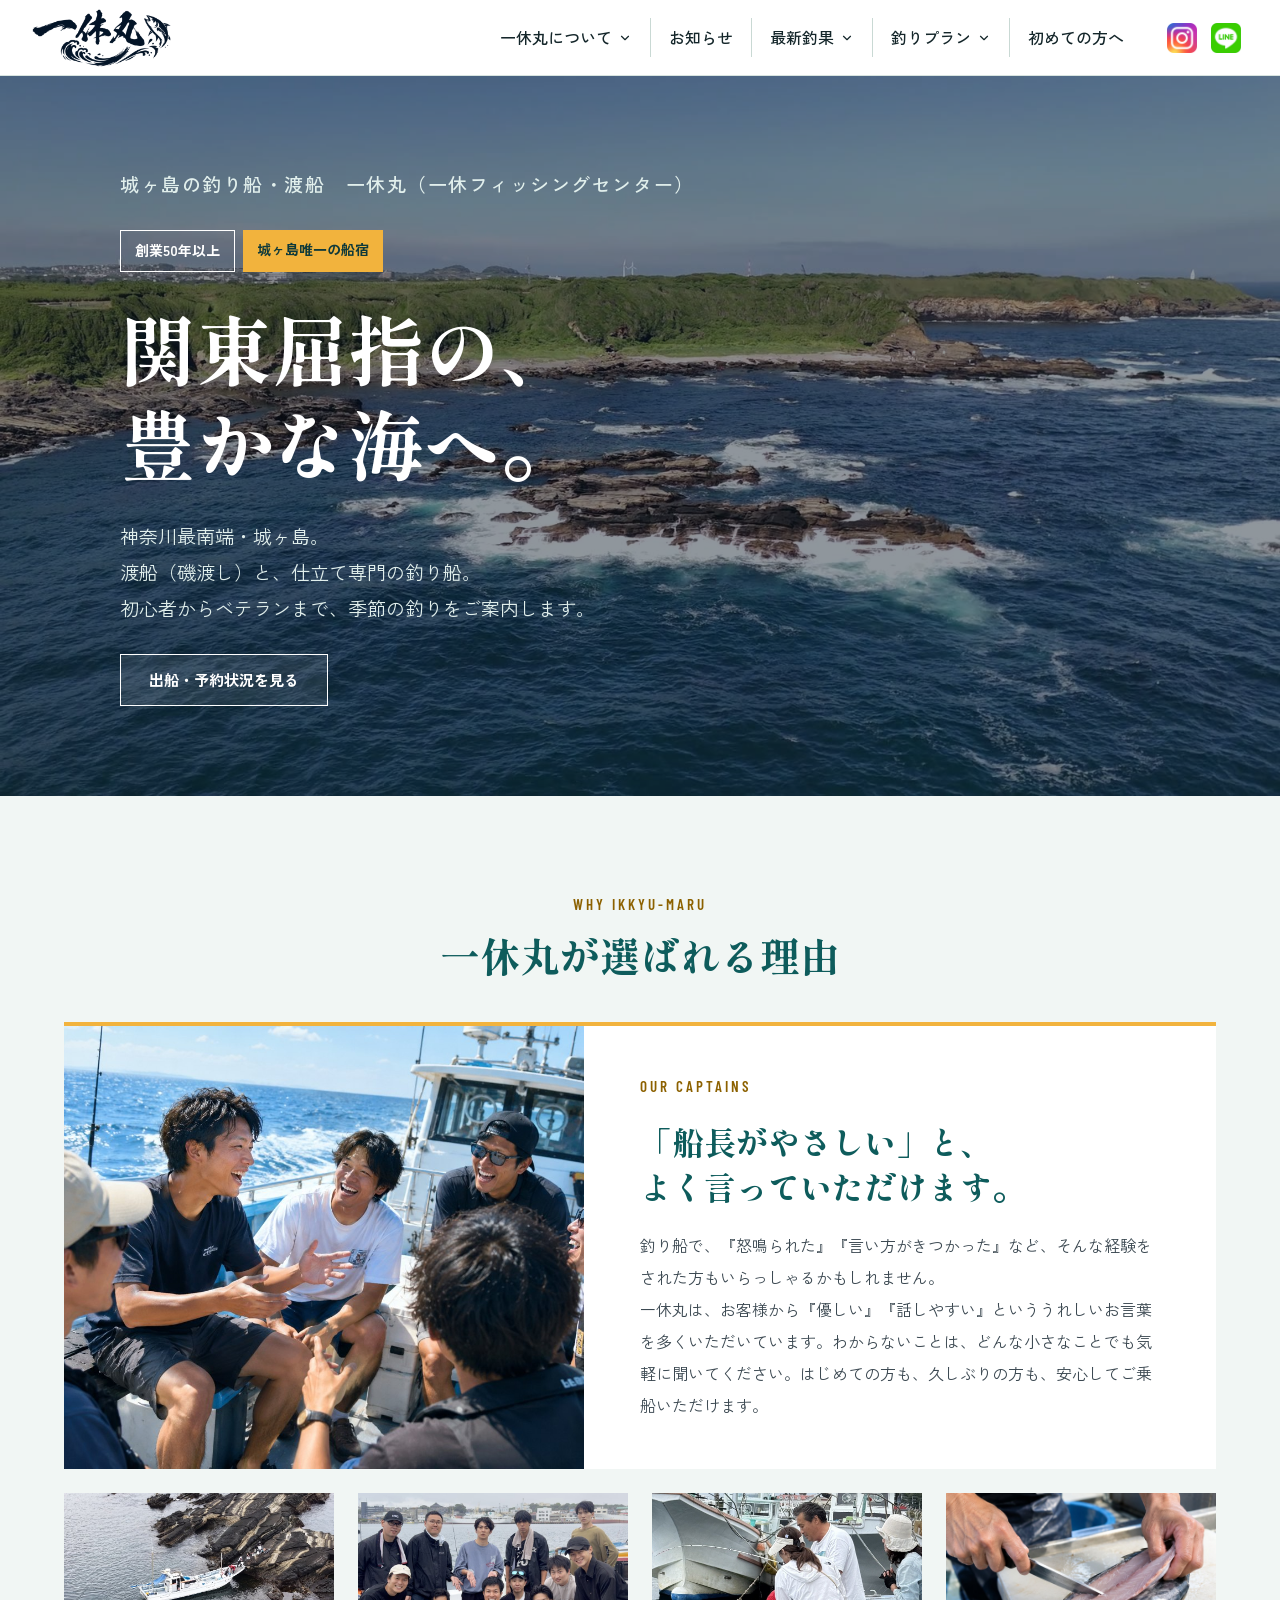
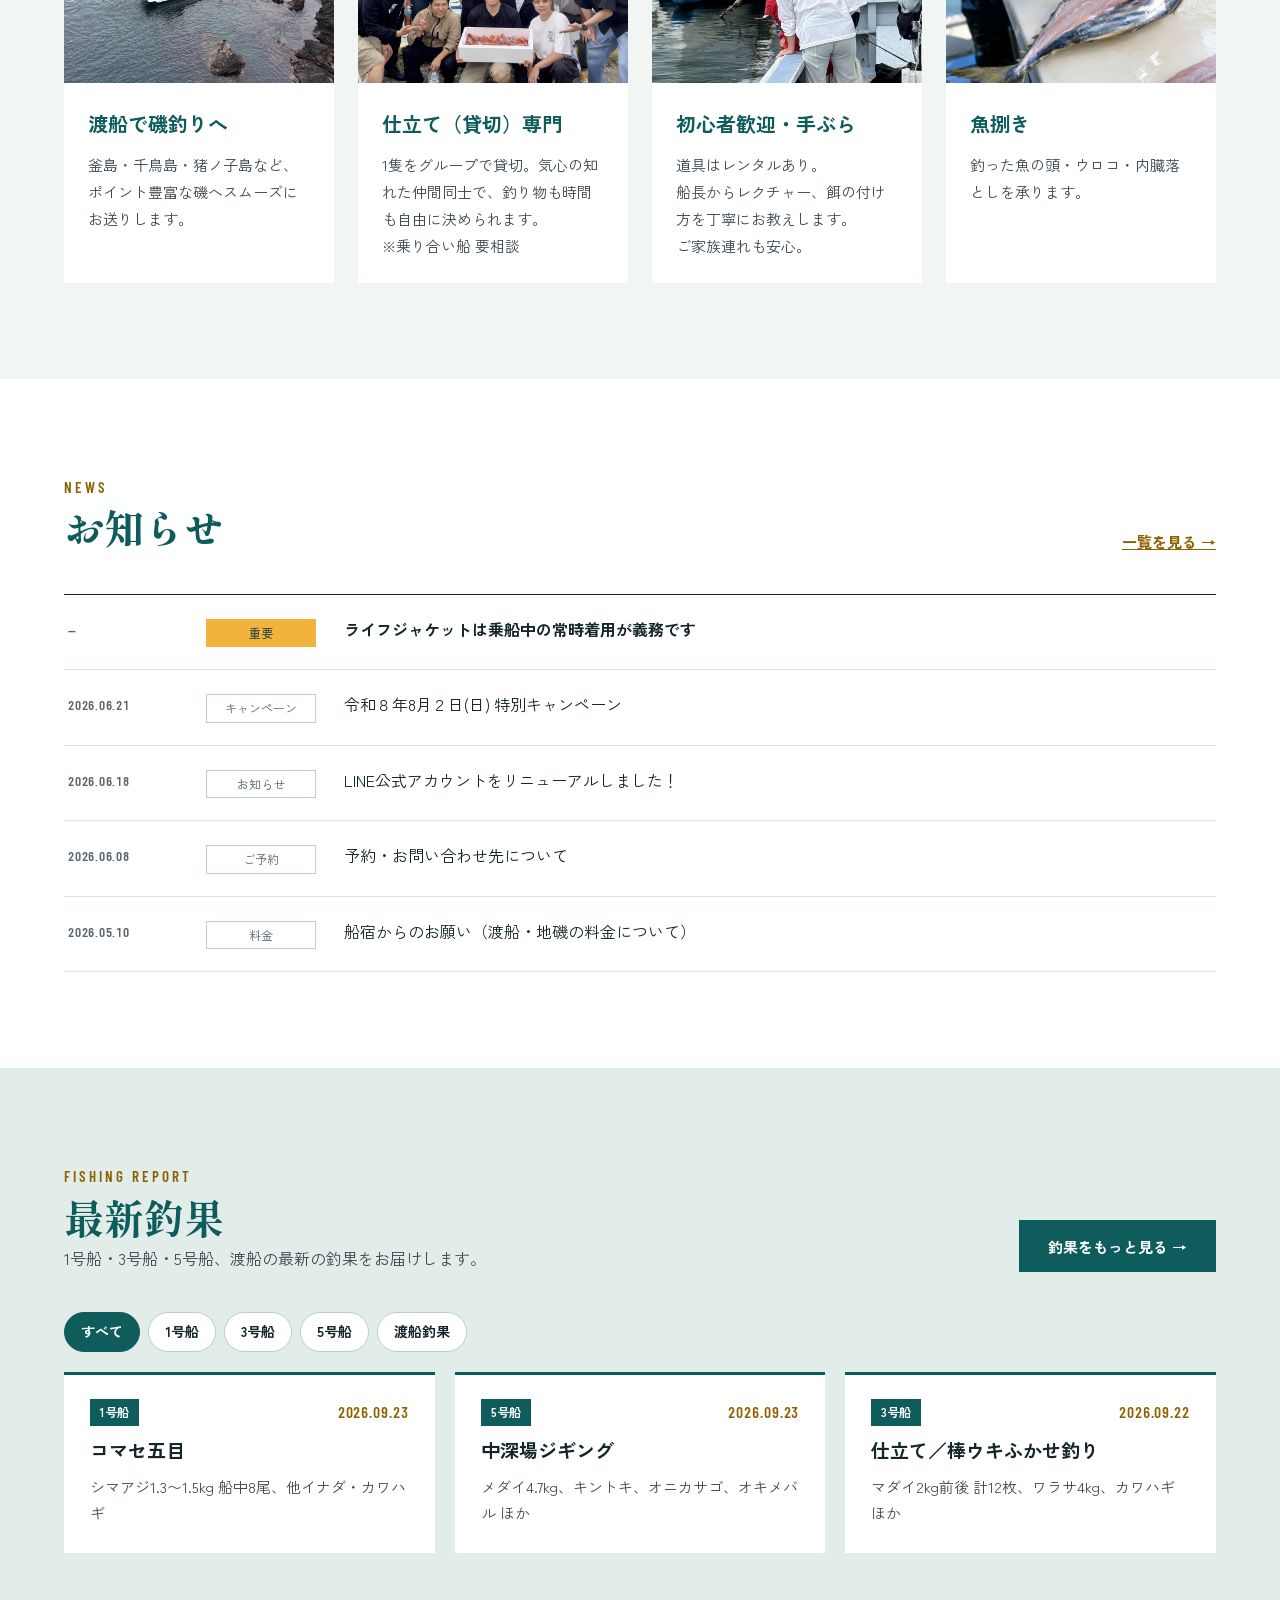
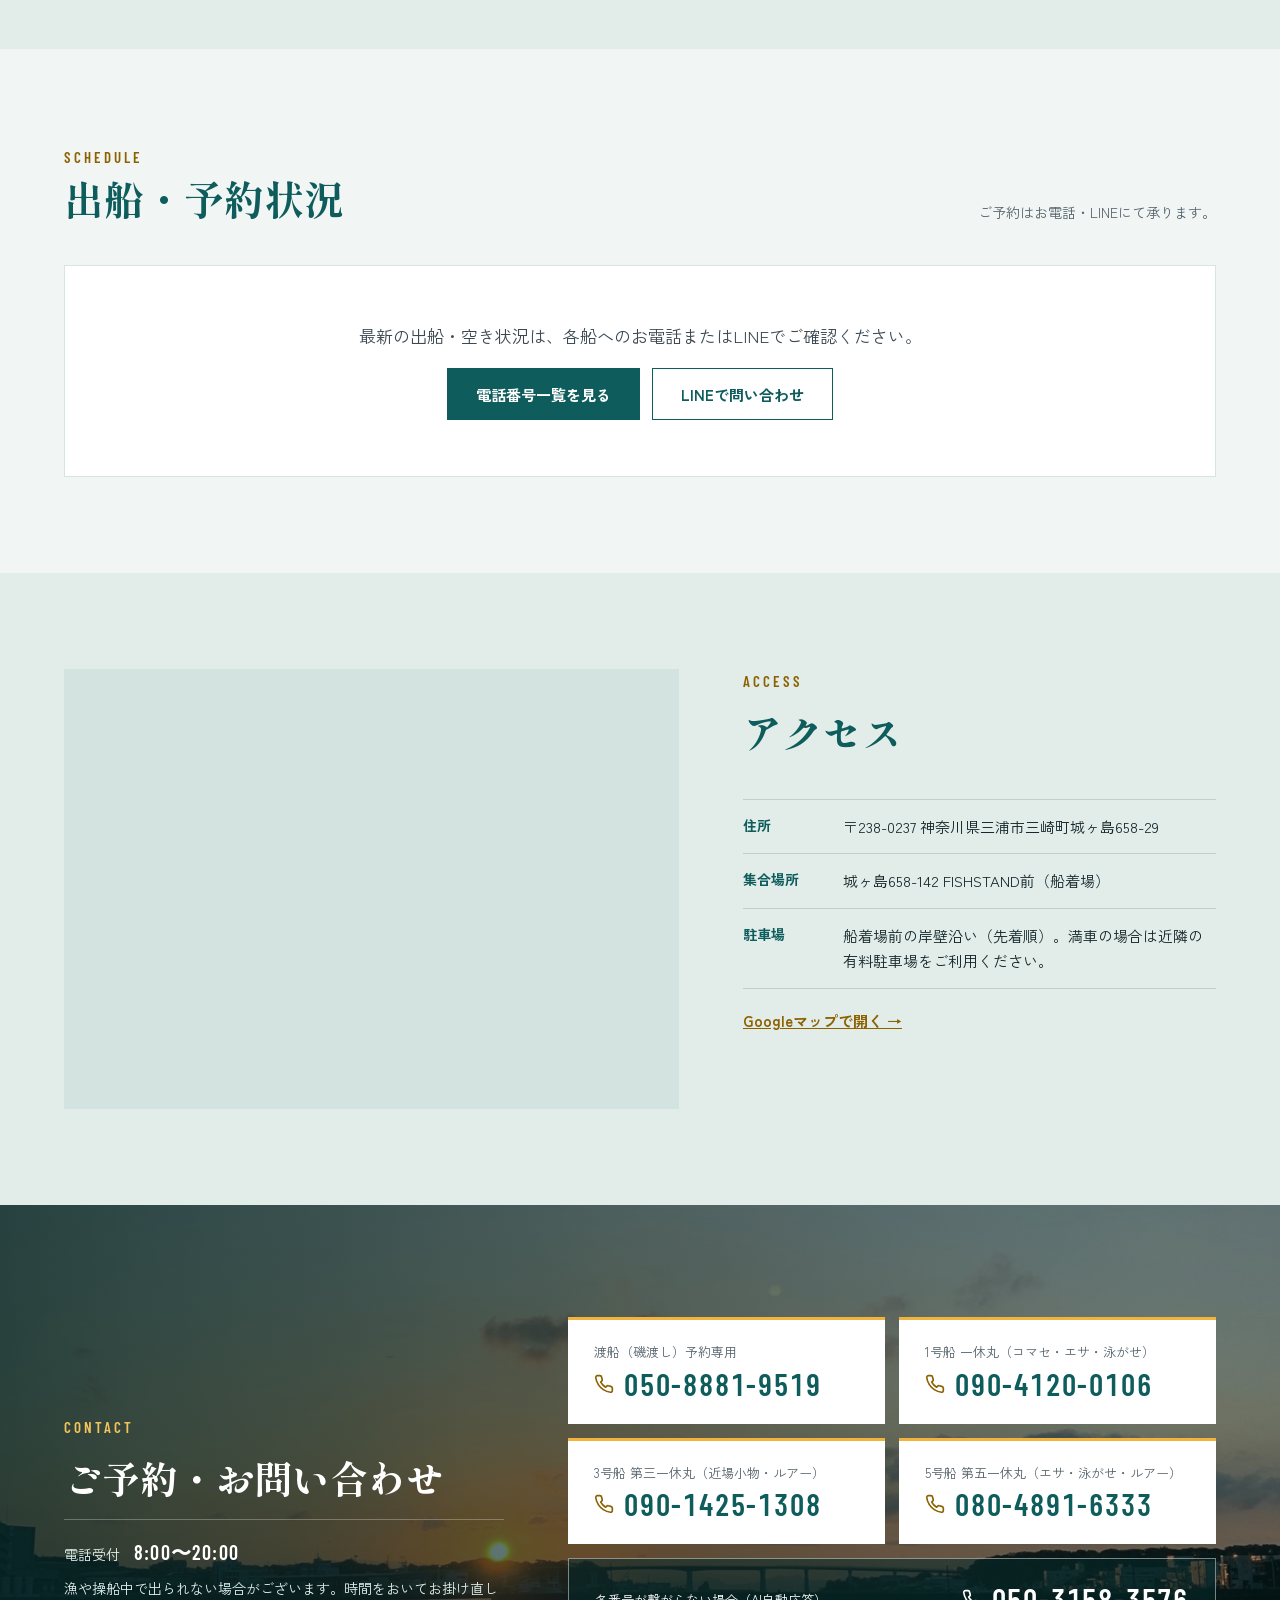
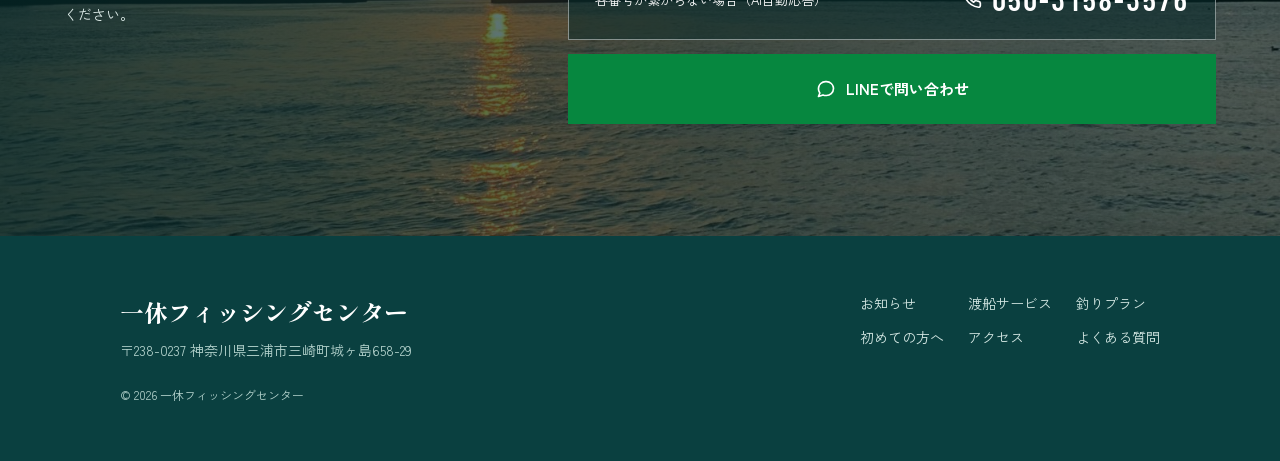
==== index.html @ d9ffefaf "SEO対策：タイトル・説明文の見直し、canonical、構造化データ（店舗情報・パンくず・FAQ）を追加 Co-Authored-By: Claude Opus 5.5 <noreply@anthr" ====
<!doctype html>
<html lang="ja">
<head>
<meta charset="utf-8">
<meta name="viewport" content="width=device-width, initial-scale=1, viewport-fit=cover">
<title>一休丸｜城ヶ島（三浦市）の釣り船・渡船｜一休フィッシングセンター</title>
<meta name="description" content="神奈川県三浦市・城ヶ島の釣り船・渡船（磯渡し）なら一休丸（一休フィッシングセンター）。創業50年以上、城ヶ島唯一の船宿。仕立て・乗合の船釣りと離れ磯への渡船。初心者・ご家族も手ぶらで楽しめます。">
<link rel="canonical" href="https://ikkyumaru.github.io/">
<meta name="theme-color" content="#0E5C5C">
<meta property="og:type" content="website">
<meta property="og:locale" content="ja_JP">
<meta property="og:site_name" content="一休フィッシングセンター（一休丸）">
<meta property="og:title" content="一休丸｜城ヶ島（三浦市）の釣り船・渡船｜一休フィッシングセンター">
<meta property="og:description" content="神奈川県三浦市・城ヶ島の釣り船・渡船（磯渡し）なら一休丸（一休フィッシングセンター）。創業50年以上、城ヶ島唯一の船宿。仕立て・乗合の船釣りと離れ磯への渡船。初心者・ご家族も手ぶらで楽しめます。">
<meta property="og:url" content="https://ikkyumaru.github.io/">
<meta property="og:image" content="https://ikkyumaru.github.io/assets/og.jpg">
<meta name="twitter:card" content="summary_large_image">
<link rel="icon" href="assets/favicon.png" type="image/png">
<link rel="apple-touch-icon" href="assets/apple-touch-icon.png">
<link rel="preconnect" href="https://fonts.googleapis.com">
<link rel="preconnect" href="https://fonts.gstatic.com" crossorigin>
<link rel="stylesheet" href="https://fonts.googleapis.com/css2?family=Shippori+Mincho+B1:wght@800&amp;family=Zen+Kaku+Gothic+New:wght@400;500;700&amp;family=Barlow+Condensed:wght@600&amp;display=swap">
<link rel="stylesheet" href="style.css">
<script type="application/ld+json">{"@context":"https://schema.org","@type":"LocalBusiness","@id":"https://ikkyumaru.github.io/#business","name":"一休フィッシングセンター","alternateName":["一休丸","一休フィッシングセンター 一休丸"],"description":"神奈川県三浦市・城ヶ島唯一の船宿。創業50年以上。仕立て・乗合の釣り船（遊漁船）と、城ヶ島周辺の離れ磯への渡船（磯渡し）。","url":"https://ikkyumaru.github.io/","logo":"https://ikkyumaru.github.io/assets/logo.png","image":["https://ikkyumaru.github.io/assets/og.jpg","https://ikkyumaru.github.io/assets/boat1.jpg","https://ikkyumaru.github.io/assets/shop.jpg"],"telephone":"+81-50-8881-9519","address":{"@type":"PostalAddress","postalCode":"238-0237","addressRegion":"神奈川県","addressLocality":"三浦市","streetAddress":"三崎町城ヶ島658-29","addressCountry":"JP"},"hasMap":"https://www.google.com/maps/search/?api=1&query=%E7%A5%9E%E5%A5%88%E5%B7%9D%E7%9C%8C%E4%B8%89%E6%B5%A6%E5%B8%82%E4%B8%89%E5%B4%8E%E7%94%BA%E5%9F%8E%E3%83%B6%E5%B3%B6658-29","areaServed":"城ヶ島・三浦半島","priceRange":"¥6,500〜","contactPoint":[{"@type":"ContactPoint","telephone":"+81-50-8881-9519","contactType":"reservations","name":"渡船予約","availableLanguage":"Japanese"},{"@type":"ContactPoint","telephone":"+81-90-4120-0106","contactType":"reservations","name":"1号船 一休丸","availableLanguage":"Japanese"},{"@type":"ContactPoint","telephone":"+81-90-1425-1308","contactType":"reservations","name":"3号船 第三一休丸","availableLanguage":"Japanese"},{"@type":"ContactPoint","telephone":"+81-80-4891-6333","contactType":"reservations","name":"5号船 第五一休丸","availableLanguage":"Japanese"}],"sameAs":["https://www.instagram.com/ikkyu_maru5419/","https://ikkyumaru.livedoor.blog/"]}</script>
</head>
<body>
<header class="site-header">
  <a href="index.html" class="logo" aria-label="一休フィッシングセンター トップへ"><img src="assets/logo.png" alt="一休丸（一休フィッシングセンター）" width="480" height="200"></a>
  <nav class="gnav" id="gnav" aria-label="メインメニュー">
    <div class="dd">
      <a href="about.html" class="dd-top">一休丸について<svg class="ico chev" width="14" height="14" viewBox="0 0 24 24" aria-hidden="true"><path d="M6 9l6 6 6-6"/></svg></a>
      <div class="dd-panel">
        <a href="about.html">一休丸の紹介</a>
        <a href="company.html">基本情報（会社概要）</a>
      </div>
    </div>
    <div class="dd"><a href="news.html" class="dd-top">お知らせ</a></div>
    <div class="dd">
      <a href="report.html" class="dd-top">最新釣果<svg class="ico chev" width="14" height="14" viewBox="0 0 24 24" aria-hidden="true"><path d="M6 9l6 6 6-6"/></svg></a>
      <div class="dd-panel">
        <a href="report.html#b1">1号船</a>
        <a href="report.html#b3">3号船</a>
        <a href="report.html#b5">5号船</a>
        <a href="report.html#ferry">渡船釣果</a>
      </div>
    </div>
    <div class="dd">
      <a href="plans.html" class="dd-top">釣りプラン<svg class="ico chev" width="14" height="14" viewBox="0 0 24 24" aria-hidden="true"><path d="M6 9l6 6 6-6"/></svg></a>
      <div class="dd-panel">
        <a href="plans.html#price">遊漁船</a>
        <a href="plans.html#ferry-price">渡船</a>
      </div>
    </div>
    <div class="dd"><a href="guide.html" class="dd-top">初めての方へ</a></div>
  </nav>
  <div class="sns">
    <a href="https://www.instagram.com/ikkyu_maru5419/" aria-label="Instagram" target="_blank" rel="noopener"><img src="assets/icon-instagram.png" alt="" width="34" height="34"></a>
    <a href="https://line.me/R/ti/p/@346tuzef?ts=06191040&amp;oat_content=url" aria-label="LINE公式アカウント" target="_blank" rel="noopener"><img src="assets/icon-line.png" alt="" width="34" height="34"></a>
  </div>
  <button class="menu-btn" aria-label="メニューを開閉" aria-expanded="false" aria-controls="gnav">
    <svg class="ico" width="26" height="26" viewBox="0 0 24 24" aria-hidden="true"><path d="M4 7h16M4 12h16M4 17h16"/></svg>
  </button>
</header>
<main>

<section id="top" class="hero">
  <video class="hero-bg" autoplay muted loop playsinline preload="metadata" poster="assets/hero-poster.jpg" aria-label="ドローンで空撮した城ヶ島の磯と海">
    <source src="assets/hero.mp4" type="video/mp4">
  </video>
  <div class="shade"></div>
  <div class="hero-body">
    <p class="hero-kicker">城ヶ島の釣り船・渡船　一休丸（一休フィッシングセンター）</p>
    <div class="badges"><span class="badge-line">創業50年以上</span><span class="badge-gold">城ヶ島唯一の船宿</span></div>
    <h1>関東屈指の、<br>豊かな海へ。</h1>
    <p>神奈川最南端・城ヶ島。<br>渡船（磯渡し）と、仕立て専門の釣り船。<br class="pc">初心者からベテランまで、季節の釣りをご案内します。</p>
    <div class="btns"><a href="#schedule" class="btn btn-white">出船・予約状況を見る</a></div>
  </div>
</section>

<section id="reasons" class="sec">
  <div class="sec-head center"><p class="eb">WHY IKKYU-MARU</p><h2 class="h2">一休丸が選ばれる理由</h2></div>
  <div class="captain">
    <img src="assets/captain.jpg" alt="船の上でお客様と笑い合う船長" loading="lazy" width="1200" height="800">
    <div class="captain-body">
      <p class="eb">OUR CAPTAINS</p>
      <h3>「船長がやさしい」と、<br>よく言っていただけます。</h3>
      <p>釣り船で、『怒鳴られた』『言い方がきつかった』など、そんな経験をされた方もいらっしゃるかもしれません。<br>一休丸は、お客様から『優しい』『話しやすい』といううれしいお言葉を多くいただいています。わからないことは、どんな小さなことでも気軽に聞いてください。はじめての方も、久しぶりの方も、安心してご乗船いただけます。</p>
    </div>
  </div>
  <div class="features">
    <article class="feature">
      <img src="assets/ferry.jpg" alt="磯に船を着けてお客様を渡す一休丸の渡船" loading="lazy" style="object-position:55% 45%">
      <div><h3>渡船で磯釣りへ</h3><p>釜島・千鳥島・猪ノ子島など、ポイント豊富な磯へスムーズにお送りします。</p></div>
    </article>
    <article class="feature">
      <img src="assets/charter.jpg" alt="仕立て船での釣果を囲むグループのお客様" loading="lazy">
      <div><h3>仕立て（貸切）専門</h3><p>1隻をグループで貸切。気心の知れた仲間同士で、釣り物も時間も自由に決められます。<br>※乗り合い船 要相談</p></div>
    </article>
    <article class="feature">
      <img src="assets/beginners.jpg" alt="船長に教わりながら船の上で釣りを楽しむ家族連れ" loading="lazy" style="object-position:50% 75%">
      <div><h3>初心者歓迎・手ぶら</h3><p>道具はレンタルあり。<br>船長からレクチャー、餌の付け方を丁寧にお教えします。<br>ご家族連れも安心。</p></div>
    </article>
    <article class="feature">
      <img src="assets/fillet.jpg" alt="釣った魚を三枚におろす様子" loading="lazy">
      <div><h3>魚捌き</h3><p>釣った魚の頭・ウロコ・内臓落としを承ります。</p></div>
    </article>
  </div>
</section>

<section id="news" class="sec bg-white">
  <div class="sec-head row"><div><p class="eb">NEWS</p><h2 class="h2">お知らせ</h2></div><a href="news.html" class="textlink">一覧を見る →</a></div>
  <ul class="news" data-news-list data-limit="5" aria-live="polite"><li class="none">読み込み中…</li></ul>
</section>

<section id="report" class="sec bg-mint">
  <div class="sec-head row">
    <div><p class="eb">FISHING REPORT</p><h2 class="h2">最新釣果</h2><p class="lead">1号船・3号船・5号船、渡船の最新の釣果をお届けします。</p></div>
    <a href="report.html" class="btn pc-only">釣果をもっと見る →</a>
  </div>
  <div class="chips">
    <a href="report.html" class="chip is-on">すべて</a>
    <a href="report.html#b1" class="chip">1号船</a>
    <a href="report.html#b3" class="chip">3号船</a>
    <a href="report.html#b5" class="chip">5号船</a>
    <a href="report.html#ferry" class="chip">渡船釣果</a>
  </div>
  <div class="reports" data-report-list data-limit="3"><p class="empty">読み込み中…</p></div>
  <div class="btns sp-only" style="margin-top:16px"><a href="report.html" class="btn" style="flex:1">釣果をもっと見る →</a></div>
</section>

<section id="schedule" class="sec">
  <div class="sec-head row"><div><p class="eb">SCHEDULE</p><h2 class="h2">出船・予約状況</h2></div><p class="small">ご予約はお電話・LINEにて承ります。</p></div>
  <div class="schedule-box">
    <p>最新の出船・空き状況は、各船へのお電話またはLINEでご確認ください。</p>
    <div class="btns" style="justify-content:center">
      <a href="#contact" class="btn">電話番号一覧を見る</a>
      <a href="https://line.me/R/ti/p/@346tuzef?ts=06191040&amp;oat_content=url" class="btn btn-ghost" target="_blank" rel="noopener">LINEで問い合わせ</a>
    </div>
  </div>
</section>

<section id="access" class="sec bg-mint">
  <div class="access">
    <iframe class="map" title="一休フィッシングセンターの地図" loading="lazy" referrerpolicy="no-referrer-when-downgrade" src="https://maps.google.com/maps?q=%E7%A5%9E%E5%A5%88%E5%B7%9D%E7%9C%8C%E4%B8%89%E6%B5%A6%E5%B8%82%E4%B8%89%E5%B4%8E%E7%94%BA%E5%9F%8E%E3%83%B6%E5%B3%B6658-29&amp;z=16&amp;output=embed"></iframe>
    <div>
      <div class="sec-head"><p class="eb">ACCESS</p><h2 class="h2">アクセス</h2></div>
      <dl class="info">
        <div><dt>住所</dt><dd>〒238-0237 神奈川県三浦市三崎町城ヶ島658-29</dd></div>
        <div><dt>集合場所</dt><dd>城ヶ島658-142 FISHSTAND前（船着場）</dd></div>
        <div><dt>駐車場</dt><dd>船着場前の岸壁沿い（先着順）。満車の場合は近隣の有料駐車場をご利用ください。</dd></div>
      </dl>
      <a href="https://www.google.com/maps/search/?api=1&amp;query=%E7%A5%9E%E5%A5%88%E5%B7%9D%E7%9C%8C%E4%B8%89%E6%B5%A6%E5%B8%82%E4%B8%89%E5%B4%8E%E7%94%BA%E5%9F%8E%E3%83%B6%E5%B3%B6658-29" class="textlink" target="_blank" rel="noopener">Googleマップで開く →</a>
    </div>
  </div>
</section>

<section id="contact" class="sec photo-band on-dark">
  <img src="assets/contact-bg.jpg" alt="" loading="lazy">
  <div class="shade"></div>
  <div class="inner contact">
    <div class="contact-intro">
      <p class="eb">CONTACT</p>
      <h2 class="h2"><span class="nb">ご予約・</span><span class="nb">お問い合わせ</span></h2>
      <div class="hours"><span>電話受付　<b>8:00〜20:00</b></span><span>漁や操船中で出られない場合がございます。時間をおいてお掛け直しください。</span></div>
    </div>
    <div class="tels">
      <a href="tel:05088819519"><small>渡船（磯渡し）予約専用</small><span class="num"><svg class="ico" width="20" height="20" viewBox="0 0 24 24" aria-hidden="true"><path d="M22 16.9v3a2 2 0 0 1-2.2 2 19.8 19.8 0 0 1-8.6-3.1 19.5 19.5 0 0 1-6-6A19.8 19.8 0 0 1 2.1 4.2 2 2 0 0 1 4.1 2h3a2 2 0 0 1 2 1.7c.1.9.4 1.8.7 2.7a2 2 0 0 1-.5 2.1L8 9.8a16 16 0 0 0 6 6l1.3-1.3a2 2 0 0 1 2.1-.4c.9.3 1.8.6 2.7.7a2 2 0 0 1 1.7 2z"/></svg><span class="mono">050-8881-9519</span></span></a>
      <a href="tel:09041200106"><small>1号船 一休丸（コマセ・エサ・泳がせ）</small><span class="num"><svg class="ico" width="20" height="20" viewBox="0 0 24 24" aria-hidden="true"><path d="M22 16.9v3a2 2 0 0 1-2.2 2 19.8 19.8 0 0 1-8.6-3.1 19.5 19.5 0 0 1-6-6A19.8 19.8 0 0 1 2.1 4.2 2 2 0 0 1 4.1 2h3a2 2 0 0 1 2 1.7c.1.9.4 1.8.7 2.7a2 2 0 0 1-.5 2.1L8 9.8a16 16 0 0 0 6 6l1.3-1.3a2 2 0 0 1 2.1-.4c.9.3 1.8.6 2.7.7a2 2 0 0 1 1.7 2z"/></svg><span class="mono">090-4120-0106</span></span></a>
      <a href="tel:09014251308"><small>3号船 第三一休丸（近場小物・ルアー）</small><span class="num"><svg class="ico" width="20" height="20" viewBox="0 0 24 24" aria-hidden="true"><path d="M22 16.9v3a2 2 0 0 1-2.2 2 19.8 19.8 0 0 1-8.6-3.1 19.5 19.5 0 0 1-6-6A19.8 19.8 0 0 1 2.1 4.2 2 2 0 0 1 4.1 2h3a2 2 0 0 1 2 1.7c.1.9.4 1.8.7 2.7a2 2 0 0 1-.5 2.1L8 9.8a16 16 0 0 0 6 6l1.3-1.3a2 2 0 0 1 2.1-.4c.9.3 1.8.6 2.7.7a2 2 0 0 1 1.7 2z"/></svg><span class="mono">090-1425-1308</span></span></a>
      <a href="tel:08048916333"><small>5号船 第五一休丸（エサ・泳がせ・ルアー）</small><span class="num"><svg class="ico" width="20" height="20" viewBox="0 0 24 24" aria-hidden="true"><path d="M22 16.9v3a2 2 0 0 1-2.2 2 19.8 19.8 0 0 1-8.6-3.1 19.5 19.5 0 0 1-6-6A19.8 19.8 0 0 1 2.1 4.2 2 2 0 0 1 4.1 2h3a2 2 0 0 1 2 1.7c.1.9.4 1.8.7 2.7a2 2 0 0 1-.5 2.1L8 9.8a16 16 0 0 0 6 6l1.3-1.3a2 2 0 0 1 2.1-.4c.9.3 1.8.6 2.7.7a2 2 0 0 1 1.7 2z"/></svg><span class="mono">080-4891-6333</span></span></a>
      <a href="tel:05031583576" class="tel-ai"><small>各番号が繋がらない場合（AI自動応答）</small><span class="num"><svg class="ico" width="20" height="20" viewBox="0 0 24 24" aria-hidden="true"><path d="M22 16.9v3a2 2 0 0 1-2.2 2 19.8 19.8 0 0 1-8.6-3.1 19.5 19.5 0 0 1-6-6A19.8 19.8 0 0 1 2.1 4.2 2 2 0 0 1 4.1 2h3a2 2 0 0 1 2 1.7c.1.9.4 1.8.7 2.7a2 2 0 0 1-.5 2.1L8 9.8a16 16 0 0 0 6 6l1.3-1.3a2 2 0 0 1 2.1-.4c.9.3 1.8.6 2.7.7a2 2 0 0 1 1.7 2z"/></svg><span class="mono">050-3158-3576</span></span></a>
      <a href="https://line.me/R/ti/p/@346tuzef?ts=06191040&amp;oat_content=url" class="tel-line" target="_blank" rel="noopener"><svg class="ico" width="20" height="20" viewBox="0 0 24 24" aria-hidden="true"><path d="M21 11.5a8.4 8.4 0 0 1-9 8.3 9.5 9.5 0 0 1-3.6-.7L3 21l1.6-4.2A7.9 7.9 0 0 1 3 11.5 8.4 8.4 0 0 1 12 3.2a8.4 8.4 0 0 1 9 8.3z"/></svg>LINEで問い合わせ</a>
    </div>
  </div>
</section>
</main>

<footer class="site-footer">
  <div class="f-top">
    <div class="f-name"><span class="f-brand">一休フィッシングセンター</span><span>〒238-0237 神奈川県三浦市三崎町城ヶ島658-29</span></div>
    <nav class="f-nav" aria-label="フッターメニュー">
      <a href="news.html">お知らせ</a><a href="about.html#ferry">渡船サービス</a><a href="plans.html">釣りプラン</a>
      <a href="guide.html">初めての方へ</a><a href="company.html#access">アクセス</a><a href="guide.html#faq">よくある質問</a>
    </nav>
  </div>
  <small>© 2026 一休フィッシングセンター</small>
</footer>

<div class="sticky-cta">
  <a href="index.html#contact" class="cta-tel"><svg class="ico" width="18" height="18" viewBox="0 0 24 24" aria-hidden="true"><path d="M22 16.9v3a2 2 0 0 1-2.2 2 19.8 19.8 0 0 1-8.6-3.1 19.5 19.5 0 0 1-6-6A19.8 19.8 0 0 1 2.1 4.2 2 2 0 0 1 4.1 2h3a2 2 0 0 1 2 1.7c.1.9.4 1.8.7 2.7a2 2 0 0 1-.5 2.1L8 9.8a16 16 0 0 0 6 6l1.3-1.3a2 2 0 0 1 2.1-.4c.9.3 1.8.6 2.7.7a2 2 0 0 1 1.7 2z"/></svg>電話で予約</a>
  <a href="https://line.me/R/ti/p/@346tuzef?ts=06191040&amp;oat_content=url" class="cta-line" target="_blank" rel="noopener">LINEで予約</a>
</div>

<script>
(function(){
  var btn=document.querySelector('.menu-btn'),nav=document.getElementById('gnav');
  btn.addEventListener('click',function(){var o=document.body.classList.toggle('menu-open');btn.setAttribute('aria-expanded',o);});
  nav.addEventListener('click',function(e){if(e.target.closest('a')){document.body.classList.remove('menu-open');btn.setAttribute('aria-expanded','false');}});
  var v=document.querySelector('.hero-bg');
  if(v&&window.matchMedia('(prefers-reduced-motion: reduce)').matches){v.removeAttribute('autoplay');v.pause();}
})();

</script>
<script src="assets/posts.js"></script>
</body>
</html>
---- style.css ----
/* Layout: mobile-first single column; full-bleed sections with a 1200px inner column on desktop */
:root{
  --bg:#F1F6F4; --mint:#E2EDE9; --white:#FFFFFF; --line:#D8E4E0; --line2:#BCCFCA;
  --ink:#14262A; --teal:#0E5C5C; --deep:#0A4040; --body:#3C4952; --muted:#56636C;
  --gold:#F2B33D; --gold-ink:#8C6100; --gold-light:#F2C45A; --on-gold:#103A3A; --line-green:#06873F;
  --serif:'Shippori Mincho B1','Yu Mincho','Hiragino Mincho ProN',serif;
  --sans:'Zen Kaku Gothic New','Hiragino Sans','Yu Gothic',sans-serif;
  --cond:'Barlow Condensed','Arial Narrow',sans-serif;
  --gutter:20px;
}
*{box-sizing:border-box}
html{scroll-behavior:smooth;scroll-padding-top:72px}
body{margin:0;background:var(--bg);color:var(--ink);font-family:var(--sans);line-height:1.7;-webkit-text-size-adjust:100%;padding-bottom:64px}
img{max-width:100%;display:block}
a{color:var(--gold-ink)}a:hover{color:#6E4C00}
h1,h2,h3,p{margin:0}
h1,h2,h3{text-wrap:balance}
ul{margin:0;padding:0;list-style:none}
dl,dd{margin:0}
.mono{font-family:var(--cond);font-weight:600;letter-spacing:.06em;font-variant-numeric:tabular-nums}
.pc{display:none}
.sp-only{display:flex}.pc-only{display:none!important}

/* ---------- header ---------- */
.site-header{position:sticky;top:0;z-index:50;height:64px;display:flex;align-items:center;gap:2px;padding:0 6px 0 14px;background:var(--white);border-bottom:1px solid var(--line)}
.logo img{height:46px;width:auto}
.sns{margin-left:auto;display:flex}
.sns a{width:44px;height:44px;display:flex;align-items:center;justify-content:center}
.sns img{width:30px;height:30px}
.menu-btn{width:44px;height:44px;border:0;background:transparent;color:var(--teal);cursor:pointer;display:flex;align-items:center;justify-content:center}
.ico{fill:none;stroke:currentColor;stroke-width:2;stroke-linecap:round;stroke-linejoin:round;flex-shrink:0}
.gnav{display:none;position:absolute;top:64px;left:0;right:0;background:var(--white);border-bottom:1px solid var(--line);box-shadow:0 12px 28px rgba(10,40,40,.14);padding:4px 20px 16px;flex-direction:column;max-height:calc(100vh - 64px);overflow:auto}
.menu-open .gnav{display:flex}
.dd-top{display:flex;align-items:center;justify-content:space-between;padding:14px 0;border-bottom:1px solid #E6EEEB;color:var(--ink);text-decoration:none;font-weight:700}
.dd-top[aria-current="page"]{color:var(--teal)}
.dd-top .chev{display:none}
.dd-panel{display:flex;flex-direction:column;background:var(--bg);padding:4px 0;border-bottom:1px solid #E6EEEB}
.dd-panel a{display:flex;align-items:center;gap:10px;padding:10px 16px;color:var(--ink);text-decoration:none;font-size:15px}
.dd-panel a::before{content:"";width:6px;height:6px;border-radius:50%;background:var(--gold);flex-shrink:0}

/* ---------- home hero ---------- */
.hero{position:relative;min-height:560px;height:78vh;max-height:760px;background:var(--deep);color:#fff;display:flex;align-items:flex-end;overflow:hidden}
.hero-bg{position:absolute;inset:0;width:100%;height:100%;object-fit:cover;object-position:40% center}
.shade{position:absolute;inset:0;background:rgba(8,24,36,.45)}
.hero-body{position:relative;padding:28px var(--gutter) 40px;display:flex;flex-direction:column;gap:18px;width:100%}
.badges{display:flex;gap:8px;flex-wrap:wrap}
.badges span{padding:6px 10px;font-size:12px;font-weight:700}
.badge-line{border:1px solid #fff}.badge-gold{background:var(--gold);color:var(--on-gold)}
.hero h1{font-family:var(--serif);font-weight:800;font-size:40px;line-height:1.3}
.hero p{font-size:15px;line-height:1.8;color:#E1EFEC}

/* ---------- sub-page hero ---------- */
.page-hero{position:relative;color:#fff;min-height:240px;display:flex;flex-direction:column;justify-content:flex-end;gap:10px;padding:40px var(--gutter) 32px;overflow:hidden;background:var(--teal)}
.page-hero>img{position:absolute;inset:0;width:100%;height:100%;object-fit:cover}
.page-hero .shade{background:rgba(6,40,40,.6)}
.page-hero>*:not(img):not(.shade){position:relative}
.page-hero h1{font-family:var(--serif);font-weight:800;font-size:34px;line-height:1.25}
.page-hero .lead{color:#E1EFEC;margin:0}
.crumbs{display:flex;flex-wrap:wrap;gap:8px;font-size:12px;color:#D3E6E2}
.crumbs a{color:#D3E6E2}
.crumbs [aria-current]{color:#fff}

/* ---------- sections ---------- */
.sec{padding:52px var(--gutter)}
.sec>*{max-width:1200px;margin-left:auto;margin-right:auto}
.bg-white{background:var(--white)}.bg-mint{background:var(--mint)}.bg-teal{background:var(--teal);color:#fff}
.sec-head{display:flex;flex-direction:column;gap:6px;margin-bottom:24px}
.sec-head.center{align-items:center;text-align:center}
.sec-head.row{gap:14px}
.eb{font-family:var(--cond);font-weight:600;letter-spacing:.2em;font-size:13px;color:var(--gold-ink)}
.on-dark .eb,.bg-teal .eb,.page-hero .eb{color:var(--gold-light)}
.h2{font-family:var(--serif);font-weight:800;font-size:28px;line-height:1.35;color:var(--teal)}
.bg-teal .h2,.on-dark .h2{color:#fff}
.lead{font-size:14px;line-height:1.8;color:var(--body)}
.bg-teal .lead{color:#D3E6E2}
.small{font-size:13px;color:var(--muted)}
.textlink{font-weight:700;font-size:15px}

.btn{min-height:48px;padding:0 24px;display:inline-flex;align-items:center;justify-content:center;gap:10px;background:var(--teal);color:#fff;text-decoration:none;font-weight:700;font-size:15px;border:1px solid var(--teal)}
.btn:hover{background:#0B4A4A;color:#fff}
.btn-ghost{background:transparent;color:var(--teal)}
.btn-ghost:hover{background:var(--teal);color:#fff}
.btn-gold{background:var(--gold);border-color:var(--gold);color:var(--on-gold)}
.btn-gold:hover{background:#E0A12B;color:var(--on-gold)}
.btn-white{background:rgba(255,255,255,.08);border-color:#fff;color:#fff}
.btn-white:hover{background:#fff;color:var(--teal)}
.btn .mono{font-size:20px}
.btns{display:flex;flex-wrap:wrap;gap:12px}

/* ---------- home: reasons ---------- */
.captain{background:var(--white);border-top:4px solid var(--gold);display:flex;flex-direction:column}
.captain img{width:100%;height:230px;object-fit:cover;object-position:50% 40%}
.captain-body{padding:22px 18px 26px;display:flex;flex-direction:column;gap:12px}
.captain-body h3{font-family:var(--serif);font-weight:800;font-size:22px;line-height:1.45;color:var(--teal)}
.captain-body p:last-child{font-size:14px;line-height:1.95;color:var(--body)}
.features{display:grid;grid-template-columns:1fr 1fr;gap:12px;margin-top:16px}
.feature{background:var(--white);display:flex;flex-direction:column}
.feature img{width:100%;height:120px;object-fit:cover;object-position:center 55%}
.feature div{padding:14px;display:flex;flex-direction:column;gap:6px}
.feature h3{font-size:15px;color:var(--teal)}
.feature p{font-size:12.5px;line-height:1.7;color:var(--body)}

/* ---------- news ---------- */
.news{border-top:1px solid var(--ink)}
.news li{display:grid;grid-template-columns:auto 1fr;gap:6px 10px;align-items:center;padding:16px 4px;border-bottom:1px solid var(--line)}
.news .date{font-size:13px;color:var(--muted)}
.tag{justify-self:start;padding:1px 8px;font-size:11px;color:var(--muted);border:1px solid var(--line2)}
.tag-imp{background:var(--gold);border-color:var(--gold);color:var(--on-gold)}
.news .title{grid-column:1/-1;font-size:14px;line-height:1.6}
.news .title a{color:var(--ink);text-decoration:none}
.news .title a:hover{color:var(--gold-ink);text-decoration:underline}
.news.boxed{background:var(--white)}
.news.boxed li{padding:18px 16px}
.chips{display:flex;gap:8px;flex-wrap:wrap;margin-bottom:20px}
.chip{min-height:40px;padding:0 16px;border-radius:20px;font-family:inherit;font-size:14px;font-weight:700;cursor:pointer;background:var(--white);color:var(--ink);border:1px solid var(--line2);display:inline-flex;align-items:center;text-decoration:none}
.chip:hover{border-color:var(--teal);color:var(--teal)}
.chip[aria-pressed="true"],.chip.is-on{background:var(--teal);color:#fff;border-color:var(--teal)}
.empty{padding:40px 16px;text-align:center;font-size:15px;color:var(--muted);background:var(--white)}
.news-layout{display:flex;flex-direction:column;gap:32px}
.news-layout>div{min-width:0}
.side{background:var(--white);padding:24px;display:flex;flex-direction:column;gap:12px}
.side h2{font-size:16px;color:var(--teal);padding-bottom:10px;border-bottom:2px solid var(--teal)}
.side li{display:flex;justify-content:space-between;font-size:15px}
.side li span:last-child{color:var(--muted)}

/* ---------- fishing reports ---------- */
.reports{display:flex;flex-direction:column;gap:12px}
.report{background:var(--white);padding:0;display:flex;flex-direction:column;gap:0;text-decoration:none;color:var(--ink);border-top:3px solid var(--teal)}
.report-body{padding:18px;display:flex;flex-direction:column;gap:6px}
.report-photo{width:100%;aspect-ratio:4/3;object-fit:cover;background:#D3E3DF}
.report .comment{color:var(--muted);font-size:13px;padding-top:4px;border-top:1px dashed var(--line);margin-top:4px}
.news li.none{display:block;color:var(--muted);font-size:14px}
.news details summary{cursor:pointer;list-style:none;display:flex;align-items:center;gap:10px}
.news details summary::-webkit-details-marker{display:none}
.news details summary::after{content:"";margin-left:auto;width:8px;height:8px;border-right:2px solid var(--muted);border-bottom:2px solid var(--muted);transform:rotate(45deg);transition:transform .2s;flex-shrink:0}
.news details[open] summary::after{transform:rotate(-135deg)}
.news-body{margin-top:12px;padding:16px 18px;background:var(--bg);font-size:14px;line-height:1.9;color:var(--body)}
.news-link{margin-top:10px;font-weight:700}
.report .top{display:flex;justify-content:space-between;align-items:center;gap:10px}
.boat-tag{padding:3px 10px;background:var(--teal);color:#fff;font-size:12px;font-weight:700}
.report .meta{font-size:14px;color:var(--gold-ink)}
.report .method{font-size:17px;font-weight:700}
.report .catch{font-size:14px;line-height:1.7;color:var(--body)}
.report .more{font-size:14px;font-weight:700;color:var(--teal);padding-top:4px}
.count{font-size:14px;color:var(--muted)}
.report-bar{display:flex;flex-direction:column;gap:6px;margin-bottom:20px}
.report-bar .chips{margin:0}

/* ---------- schedule ---------- */
.schedule-box{background:var(--white);border:1px solid var(--line);padding:28px 20px;display:flex;flex-direction:column;gap:18px;align-items:center;text-align:center}
.schedule-box p{font-size:15px;color:var(--body)}

/* ---------- access ---------- */
.access{display:flex;flex-direction:column;gap:24px}
.access>*{min-width:0}
.map{width:100%;height:260px;border:0;background:#D3E3DF;display:block}
.info{border-top:1px solid var(--line2);margin-bottom:18px}
.info>div{padding:14px 0;border-bottom:1px solid var(--line2);display:flex;flex-direction:column;gap:2px}
.info dt{font-size:13px;font-weight:700;color:var(--teal)}
.info dd{font-size:14px;line-height:1.7}

/* ---------- contact (home) ---------- */
.photo-band{position:relative;overflow:hidden;background:var(--deep);color:#fff}
.sec.photo-band>img,.sec.photo-band>.shade{max-width:none;margin:0}
.photo-band>img{position:absolute;inset:0;width:100%;height:100%;object-fit:cover;object-position:50% 60%}
.photo-band .shade{background:linear-gradient(90deg,rgba(6,40,40,.82) 0%,rgba(6,40,40,.62) 45%,rgba(6,40,40,.45) 100%)}
.photo-band>.inner{position:relative}
.contact{display:flex;flex-direction:column;gap:26px}
.contact-intro{display:flex;flex-direction:column;gap:12px}
.nb{display:inline-block}
.contact-intro .hours{display:flex;flex-direction:column;gap:6px;padding-top:14px;margin-top:4px;border-top:1px solid rgba(255,255,255,.28);font-size:14px;line-height:1.8;color:#E1EFEC}
.contact-intro .hours b{font-family:var(--cond);font-weight:600;font-size:20px;letter-spacing:.06em;color:#fff}
.tels{display:grid;gap:10px}
.tels a{background:#fff;padding:16px 18px;text-decoration:none;display:flex;flex-direction:column;gap:4px;color:var(--ink);border-top:3px solid var(--gold);transition:transform .15s ease,box-shadow .15s ease}
.tels small{font-size:12px;color:var(--muted);line-height:1.5}
.tels .num{display:flex;align-items:center;gap:10px}
.tels .num .ico{color:var(--gold-ink)}
.tels .mono{font-size:24px;color:var(--teal);line-height:1.2}
.tels a.tel-ai{background:rgba(6,40,40,.55);border:1px solid rgba(255,255,255,.45);border-top-width:1px;color:#fff}
.tels a.tel-ai small,.tels a.tel-ai .mono,.tels a.tel-ai .ico{color:#fff}
.tels a.tel-line{min-height:54px;flex-direction:row;align-items:center;justify-content:center;gap:10px;background:var(--line-green);border:0;color:#fff;font-weight:700;font-size:15px}
.tels a:hover{transform:translateY(-2px);box-shadow:0 10px 24px rgba(0,0,0,.22)}
.tels a.tel-line:hover{background:#05722F;color:#fff}

/* ---------- CTA band (sub pages) ---------- */
.cta{display:flex;flex-direction:column;gap:22px}
.cta-text{display:flex;flex-direction:column;gap:12px}
.cta h2{font-family:var(--serif);font-weight:800;font-size:28px;line-height:1.4}
.cta p:last-child{font-size:14px;color:#E1EFEC}

/* ---------- footer ---------- */
.site-footer{background:var(--deep);color:#B5D3CD;padding:36px var(--gutter);display:flex;flex-direction:column;gap:22px}
.f-top{display:flex;flex-direction:column;gap:22px}
.f-name{display:flex;flex-direction:column;gap:6px;font-size:13px}
.f-brand{font-family:var(--serif);font-weight:800;font-size:20px;color:#fff}
.f-nav{display:grid;grid-template-columns:1fr 1fr;gap:10px 24px;font-size:14px}
.f-nav a{color:#D3E6E2;text-decoration:none}.f-nav a:hover{color:#fff;text-decoration:underline}
.site-footer>small{font-size:12px}
.sticky-cta{position:fixed;left:0;right:0;bottom:0;z-index:40;height:64px;display:grid;grid-template-columns:1fr 1fr;padding-bottom:env(safe-area-inset-bottom,0px)}
.sticky-cta a{display:flex;align-items:center;justify-content:center;gap:8px;color:#fff;text-decoration:none;font-weight:700;font-size:15px}
.cta-tel{background:var(--teal)}.cta-line{background:var(--line-green)}

/* ---------- about ---------- */
.story{display:flex;flex-direction:column;gap:28px}
.story-text{display:flex;flex-direction:column;gap:18px;min-width:0}
.story-text p{font-size:15px;line-height:2;color:var(--body);max-width:36em}
.story img{width:100%;height:360px;object-fit:cover;object-position:45% 55%}
.stats{background:var(--teal);display:grid;grid-template-columns:1fr 1fr;padding:0 var(--gutter)}
.stat{display:flex;flex-direction:column;align-items:center;gap:2px;padding:22px 8px;text-align:center}
.stat:nth-child(odd){border-right:1px solid #2A6B6B}
.stat:nth-child(-n+2){border-bottom:1px solid #2A6B6B}
.stat .num{font-family:var(--serif);font-weight:800;font-size:36px;color:#fff;line-height:1.3}
.stat .num.txt{font-size:20px;line-height:1.9}
.stat .unit{font-size:14px;color:var(--gold-light);font-weight:700;margin-left:3px}
.stat small{font-size:13px;color:#C3DCD7}
.boats{display:flex;flex-direction:column;gap:20px}
.boat{background:var(--white);display:flex;flex-direction:column}
.boat img{width:100%;height:230px;object-fit:cover}
.boat-body{padding:22px 18px 26px;display:flex;flex-direction:column;gap:12px}
.boat-no{font-size:14px;color:var(--gold-ink);letter-spacing:.2em}
.boat h3{font-family:var(--serif);font-weight:800;font-size:26px;color:var(--teal)}
.boat-body>p{font-size:15px;line-height:1.9;color:var(--body)}
.spec{border-top:1px solid var(--line)}
.spec>div{display:flex;gap:14px;padding:11px 0;border-bottom:1px solid var(--line);font-size:14px;line-height:1.6}
.spec dt{width:84px;flex-shrink:0;font-weight:700;color:var(--teal)}
.boat .btn,.split .btn{align-self:flex-start}
.split{display:flex;flex-direction:column;gap:24px}
.split img{width:100%;height:240px;object-fit:cover}
.split-body{display:flex;flex-direction:column;gap:18px;min-width:0}
.split-body>p{font-size:15px;line-height:2;color:var(--body)}

/* ---------- company ---------- */
.table{background:var(--white);border-top:2px solid var(--teal)}
.table>div{display:flex;flex-direction:column;border-bottom:1px solid var(--line)}
.table dt{padding:12px 16px;background:var(--bg);font-size:14px;font-weight:700;color:var(--teal)}
.table dd{padding:14px 16px;font-size:15px;line-height:1.8;min-width:0}
.tel-list{display:flex;flex-direction:column;gap:8px}
.tel-list div{display:flex;flex-direction:column}
.tel-list span{font-size:13px;color:var(--muted)}
.tel-list a{font-size:19px;color:var(--ink);text-decoration:none}
.map-card{display:flex;flex-direction:column;gap:12px}
.route{display:flex;flex-direction:column;gap:16px;font-size:15px;line-height:1.8}
.route b{color:var(--teal)}

/* ---------- plans ---------- */
.cards3{display:grid;gap:16px}
.card{background:var(--white);padding:26px 22px;display:flex;flex-direction:column;gap:14px;border-top:4px solid var(--teal)}
.card.gold{border-top-color:var(--gold)}
.card .tagline{font-size:14px;color:var(--gold-ink);letter-spacing:.2em}
.card h3{font-family:var(--serif);font-weight:800;font-size:22px;color:var(--teal)}
.card>p{font-size:14.5px;line-height:1.9;color:var(--body)}
.dots{display:flex;flex-direction:column;gap:8px;font-size:15px;line-height:1.7;color:var(--body)}
.dots li{display:flex;gap:10px}
.dots li::before{content:"";width:6px;height:6px;border-radius:50%;background:var(--gold);flex-shrink:0;margin-top:.7em}
.plan-grid{display:grid;grid-template-columns:1fr 1fr;gap:10px}
.plan{background:var(--white);color:var(--ink);display:flex;flex-direction:column;min-width:0}
.plan img,.plan .noimg{width:100%;aspect-ratio:3/2;object-fit:cover;max-width:100%}
.plan .noimg{background:#D3E3DF;display:flex;align-items:center;justify-content:center;font-size:12px;color:var(--muted);text-align:center;padding:8px}
.plan-body{padding:12px 12px 14px;display:flex;flex-direction:column;gap:3px}
.plan-en{font-size:11px;color:var(--gold-ink);letter-spacing:.12em;line-height:1.4}
.plan-name{font-size:15px;font-weight:700;color:var(--teal);line-height:1.4}
.plan-meta{font-size:12px;color:var(--muted);line-height:1.6}
.ptable{background:var(--white);border-top:2px solid var(--teal)}
.ptable>div{display:flex;flex-direction:column;border-bottom:1px solid var(--line)}
.ptable dt{padding:12px 16px;background:var(--bg);font-size:14px;font-weight:700;color:var(--teal)}
.ptable dd{padding:14px 16px;display:flex;flex-direction:column;gap:4px;min-width:0}
.ptable .val{font-size:17px;font-weight:700}
.ptable .sub{font-size:13px;color:var(--muted);line-height:1.7}
.rent{display:flex;flex-direction:column}
.rent>div{display:flex;flex-direction:column;gap:2px;padding:10px 0;border-bottom:1px solid #E6EEEB}
.rent>div:first-child{padding-top:0}
.rent span:first-child{font-size:14px}
.rent b{font-size:17px}
.ferry-wrap{display:flex;flex-direction:column;gap:28px}
.ferry-wrap>*{min-width:0}
.times-box{background:var(--bg);padding:22px 20px}
.bg-white .times-box{background:var(--bg)}
.times-box h3{font-size:17px;color:var(--teal);margin-bottom:6px}
.times>div{display:flex;justify-content:space-between;gap:12px;padding:11px 0;border-bottom:1px solid var(--line);font-size:14px}
.times dd{font-size:17px}
.two{display:grid;gap:16px}
.box{background:var(--white);padding:26px 22px;display:flex;flex-direction:column;gap:14px;min-width:0}
.box h3{font-size:19px;color:var(--teal)}
.box h3.serif{font-family:var(--serif);font-weight:800;font-size:24px}
.box>p{font-size:15px;line-height:1.9;color:var(--body)}
.cancel{display:grid;grid-template-columns:repeat(3,1fr);gap:8px}
.cancel div{background:var(--bg);padding:12px 6px;display:flex;flex-direction:column;align-items:center}
.cancel span{font-size:12px;color:var(--muted)}
.cancel b{font-family:var(--cond);font-size:26px;color:var(--teal);font-weight:600}
.pdf-btn{min-height:44px;padding:0 18px;font-size:14px}

/* ---------- guide ---------- */
.flow{display:grid;gap:12px;counter-reset:step}
.step{background:var(--bg);padding:20px;display:flex;flex-direction:column;gap:8px}
.step .mono{font-size:14px;color:var(--gold-ink);letter-spacing:.2em}
.step h3{font-size:18px;color:var(--teal)}
.step p{font-size:14px;line-height:1.85;color:var(--body)}
.rental-bar{background:var(--white);padding:20px 22px;display:flex;flex-direction:column;gap:12px;margin-top:16px}
.rental-bar b{font-size:16px;color:var(--teal);display:block}
.rental-bar span{font-size:14px;color:var(--muted)}
.season .mono{font-size:15px;color:var(--gold-ink);letter-spacing:.15em}
.season{border-top:0}
.qa{display:flex;flex-direction:column;gap:10px}
.qa div{background:var(--bg);padding:18px 20px;display:flex;flex-direction:column;gap:4px}
.qa dt{font-size:15px;font-weight:700;color:var(--teal)}
.qa dd{font-size:14px;line-height:1.8;color:var(--body)}
.meet{display:flex;flex-direction:column;gap:40px}
.meet>div{display:flex;flex-direction:column;gap:20px;min-width:0}
.meet .sec-head{margin:0}

a:focus-visible,button:focus-visible{outline:3px solid var(--gold);outline-offset:2px}

/* ---------- tablet ---------- */
@media (min-width:700px){
  :root{--gutter:40px}
  .features{grid-template-columns:repeat(4,1fr);gap:20px}
  .feature img{height:170px}
  .feature h3{font-size:18px}.feature p{font-size:14px}
  .reports{display:grid;grid-template-columns:repeat(3,1fr);gap:20px;align-items:start}
  .report-bar{flex-direction:row;justify-content:space-between;align-items:center}
  .tels{grid-template-columns:1fr 1fr}
  .tels a.tel-ai,.tels a.tel-line{grid-column:span 2}
  .tels a.tel-ai{flex-direction:row;justify-content:space-between;align-items:center}
  .f-nav{grid-template-columns:repeat(3,1fr)}
  .stats{grid-template-columns:repeat(4,1fr)}
  .stat{border:0!important;border-right:1px solid #2A6B6B!important}
  .stat:last-child{border-right:0!important}
  .cards3{grid-template-columns:repeat(3,1fr);gap:20px}
  .plan-grid{grid-template-columns:repeat(3,1fr);gap:16px}
  .two{grid-template-columns:1fr 1fr;gap:20px}
  .flow{grid-template-columns:repeat(2,1fr)}
  .table>div,.ptable>div{display:grid;grid-template-columns:200px minmax(0,1fr)}
  .table dt,.ptable dt{padding:18px 20px}
  .table dd,.ptable dd{padding:16px 24px}
  .tel-list div{flex-direction:row;gap:16px;align-items:baseline}
  .tel-list span{width:220px;flex-shrink:0}
  .rent>div{display:grid;grid-template-columns:minmax(0,1fr) 140px;gap:16px;align-items:center}
  .rent>div .sub{grid-column:1/-1}
  .rental-bar{flex-direction:row;justify-content:space-between;align-items:center}
  .cta{flex-direction:row;justify-content:space-between;align-items:center}
}

/* ---------- desktop ---------- */
@media (min-width:1080px){
  :root{--gutter:64px}
  html{scroll-padding-top:84px}
  body{padding-bottom:0}
  .sticky-cta,.menu-btn,.sp-only{display:none!important}
  .pc{display:inline}.pc-only{display:flex!important}
  .site-header{height:76px;padding:0 32px}
  .logo img{height:58px}
  .gnav{display:flex;position:static;flex-direction:row;align-items:stretch;height:76px;padding:0;margin-left:auto;background:none;border:0;box-shadow:none;max-height:none;overflow:visible}
  .sns{margin-left:16px}
  .dd{position:relative;display:flex;align-items:center}
  .dd-top{padding:6px 18px;border-bottom:0;border-right:1px solid #C9D9D4;font-weight:500;font-size:16px;gap:6px;justify-content:flex-start}
  .dd:last-child .dd-top{border-right:0}
  .dd-top .chev{display:block;transition:transform .2s}
  .dd:hover .dd-top,.dd-top:hover{color:var(--gold-ink)}
  .dd-top[aria-current="page"]{color:var(--teal);font-weight:700}
  .dd:hover .chev,.dd:focus-within .chev{transform:rotate(180deg)}
  .dd-panel{display:none;position:absolute;top:100%;left:0;min-width:210px;background:#fff;border-radius:8px;box-shadow:0 12px 32px rgba(10,31,44,.16);padding:10px 8px;border:0}
  .dd:hover .dd-panel,.dd:focus-within .dd-panel{display:flex}
  .dd-panel a{border-radius:6px;padding:10px 14px;white-space:nowrap}
  .dd-panel a:hover{background:var(--bg);color:var(--gold-ink)}

  .hero{height:720px;max-height:none;align-items:center}
  .hero-bg{object-position:center 50%}
  .hero-body{padding:0 120px;gap:28px;max-width:1300px}
  .badges span{padding:8px 14px;font-size:14px}
  .hero h1{font-size:76px;line-height:1.25}
  .hero p{font-size:19px;line-height:1.9}
  .page-hero{min-height:360px;padding:64px 120px 56px;gap:14px}
  .page-hero h1{font-size:52px}
  .page-hero .lead{font-size:16px}
  .crumbs{font-size:13px}

  .sec{padding:96px var(--gutter)}
  .sec-head{margin-bottom:40px;gap:10px}
  .sec-head.row{flex-direction:row;justify-content:space-between;align-items:flex-end}
  .eb{font-size:15px}
  .h2{font-size:40px}
  .lead{font-size:16px}
  .small{font-size:14px}
  .btn{min-height:52px;padding:0 28px}

  .captain{display:grid;grid-template-columns:520px 1fr}
  .captain img{height:100%;min-height:360px}
  .captain-body{padding:48px 56px;justify-content:center;gap:20px}
  .captain-body h3{font-size:32px;line-height:1.4}
  .captain-body p:last-child{font-size:16px;line-height:2}
  .features{margin-top:24px;gap:24px}
  .feature img{height:190px}
  .feature div{padding:24px;gap:10px}
  .feature h3{font-size:20px}.feature p{font-size:15px;line-height:1.8}

  .news li{grid-template-columns:110px 110px 1fr;padding:22px 4px;gap:28px;align-items:start}
  .news li .date,.news li .tag{margin-top:2px}
  .news.boxed li{padding:24px}
  .tag{justify-self:stretch;text-align:center;font-size:12px;padding:3px 0}
  .news .title{grid-column:auto;font-size:16px}
  .news-layout{display:grid;grid-template-columns:minmax(0,1fr) 300px;gap:64px;align-items:start}

  .report-body{padding:24px 26px 28px;gap:8px}
  .report .meta{font-size:15px}.report .method{font-size:19px}.report .catch{font-size:15px}

  .schedule-box{padding:56px 40px}
  .schedule-box p{font-size:17px}

  .access{display:grid;grid-template-columns:1.3fr 1fr;gap:64px;align-items:start}
  .map{height:440px}
  .info>div{flex-direction:row;gap:20px}
  .info dt{width:80px;flex-shrink:0;font-size:14px}
  .info dd{font-size:15px}

  .contact{display:grid;grid-template-columns:440px 1fr;gap:64px;align-items:center}
  .contact-intro .h2{font-size:38px}
  .contact-intro p:last-child{font-size:16px}
  .tels{gap:14px}
  .tels a{padding:22px 26px}
  .tels small{font-size:13px}.tels .mono{font-size:30px}
  .photo-band.sec{padding:112px var(--gutter)}
  .cta h2{font-size:40px}
  .cta p:last-child{font-size:16px}

  .site-footer{padding:56px 120px}
  .f-top{flex-direction:row;justify-content:space-between;align-items:flex-start}
  .f-brand{font-size:24px}
  .f-name{font-size:14px}

  .story{display:grid;grid-template-columns:minmax(0,1fr) 520px;gap:80px;align-items:center}
  .story-text p{font-size:17px;line-height:2.1}
  .story img{height:600px}
  .stats{padding:0 120px}
  .stat{padding:28px 12px}
  .stat .num{font-size:44px}.stat .num.txt{font-size:28px;line-height:1.6}
  .stat small{font-size:14px}
  .boats{gap:32px}
  .boat{display:grid;grid-template-columns:520px minmax(0,1fr)}
  .boat img{height:100%;min-height:380px}
  .boat-body{padding:40px 48px;gap:14px}
  .boat h3{font-size:32px}
  .boat-body>p{font-size:16px}
  .spec>div{font-size:15px}
  .split{display:grid;grid-template-columns:600px minmax(0,1fr);gap:72px;align-items:center}
  .split img{height:420px}
  .split-body>p{font-size:16px}

  .table dt,.ptable dt{padding:22px 24px;font-size:15px}
  .table>div,.ptable>div{grid-template-columns:240px minmax(0,1fr)}
  .table dd{padding:22px 28px;font-size:16px}
  .ptable dd{padding:20px 28px}
  .ptable .val{font-size:18px}
  .ptable .sub{font-size:14px}
  .rent>div{grid-template-columns:minmax(0,1fr) 150px minmax(0,1fr);gap:20px;padding:14px 0}
  .rent>div .sub{grid-column:auto}
  .cards3{gap:24px}
  .card{padding:36px;gap:16px}
  .card h3{font-size:26px}
  .card>p{font-size:15px}
  .plan-grid{grid-template-columns:repeat(5,1fr);gap:20px}
  .plan img,.plan .noimg{aspect-ratio:auto;height:150px}
  .plan-body{padding:16px 18px 20px;gap:6px}
  .plan-en{font-size:12px}
  .plan-name{font-size:18px}
  .plan-meta{font-size:13px}
  .ferry-wrap{display:grid;grid-template-columns:minmax(0,1fr) 460px;gap:64px;align-items:start}
  .times-box{padding:32px}
  .times>div{font-size:15px;padding:12px 0}
  .times dd{font-size:18px}
  .two{gap:24px}
  .box{padding:36px 40px;gap:18px}
  .box h3.serif{font-size:28px}
  .cancel b{font-size:30px}
  .flow{grid-template-columns:repeat(5,1fr);gap:16px}
  .step{padding:28px 24px;gap:12px}
  .step h3{font-size:20px}
  .rental-bar{padding:24px 32px}
  .meet{display:grid;grid-template-columns:1fr 1fr;gap:64px;align-items:start}
}
@media (prefers-reduced-motion:reduce){html{scroll-behavior:auto}.tels a{transition:none}.tels a:hover{transform:none}}


.hero-kicker{font-size:13px;letter-spacing:.08em;color:#E1EFEC;font-weight:500}
@media (min-width:1080px){.hero-kicker{font-size:15px}}
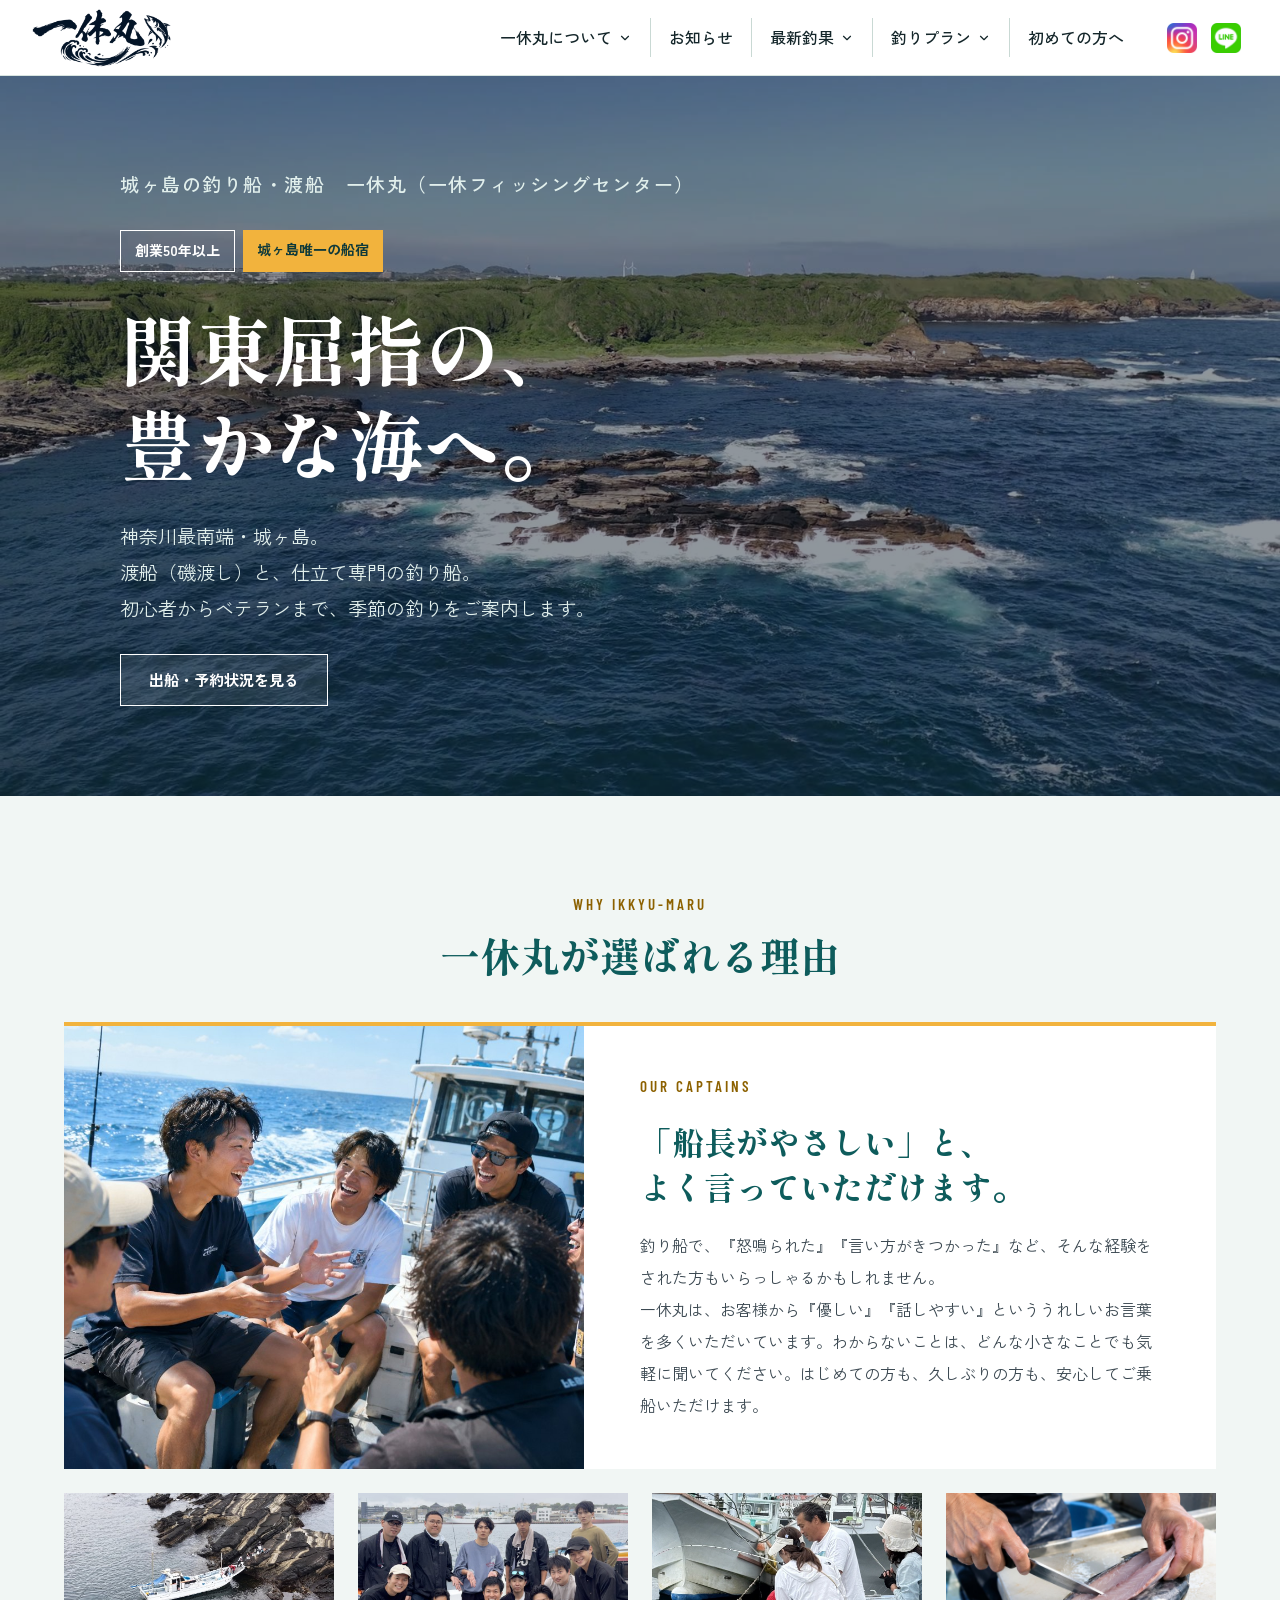
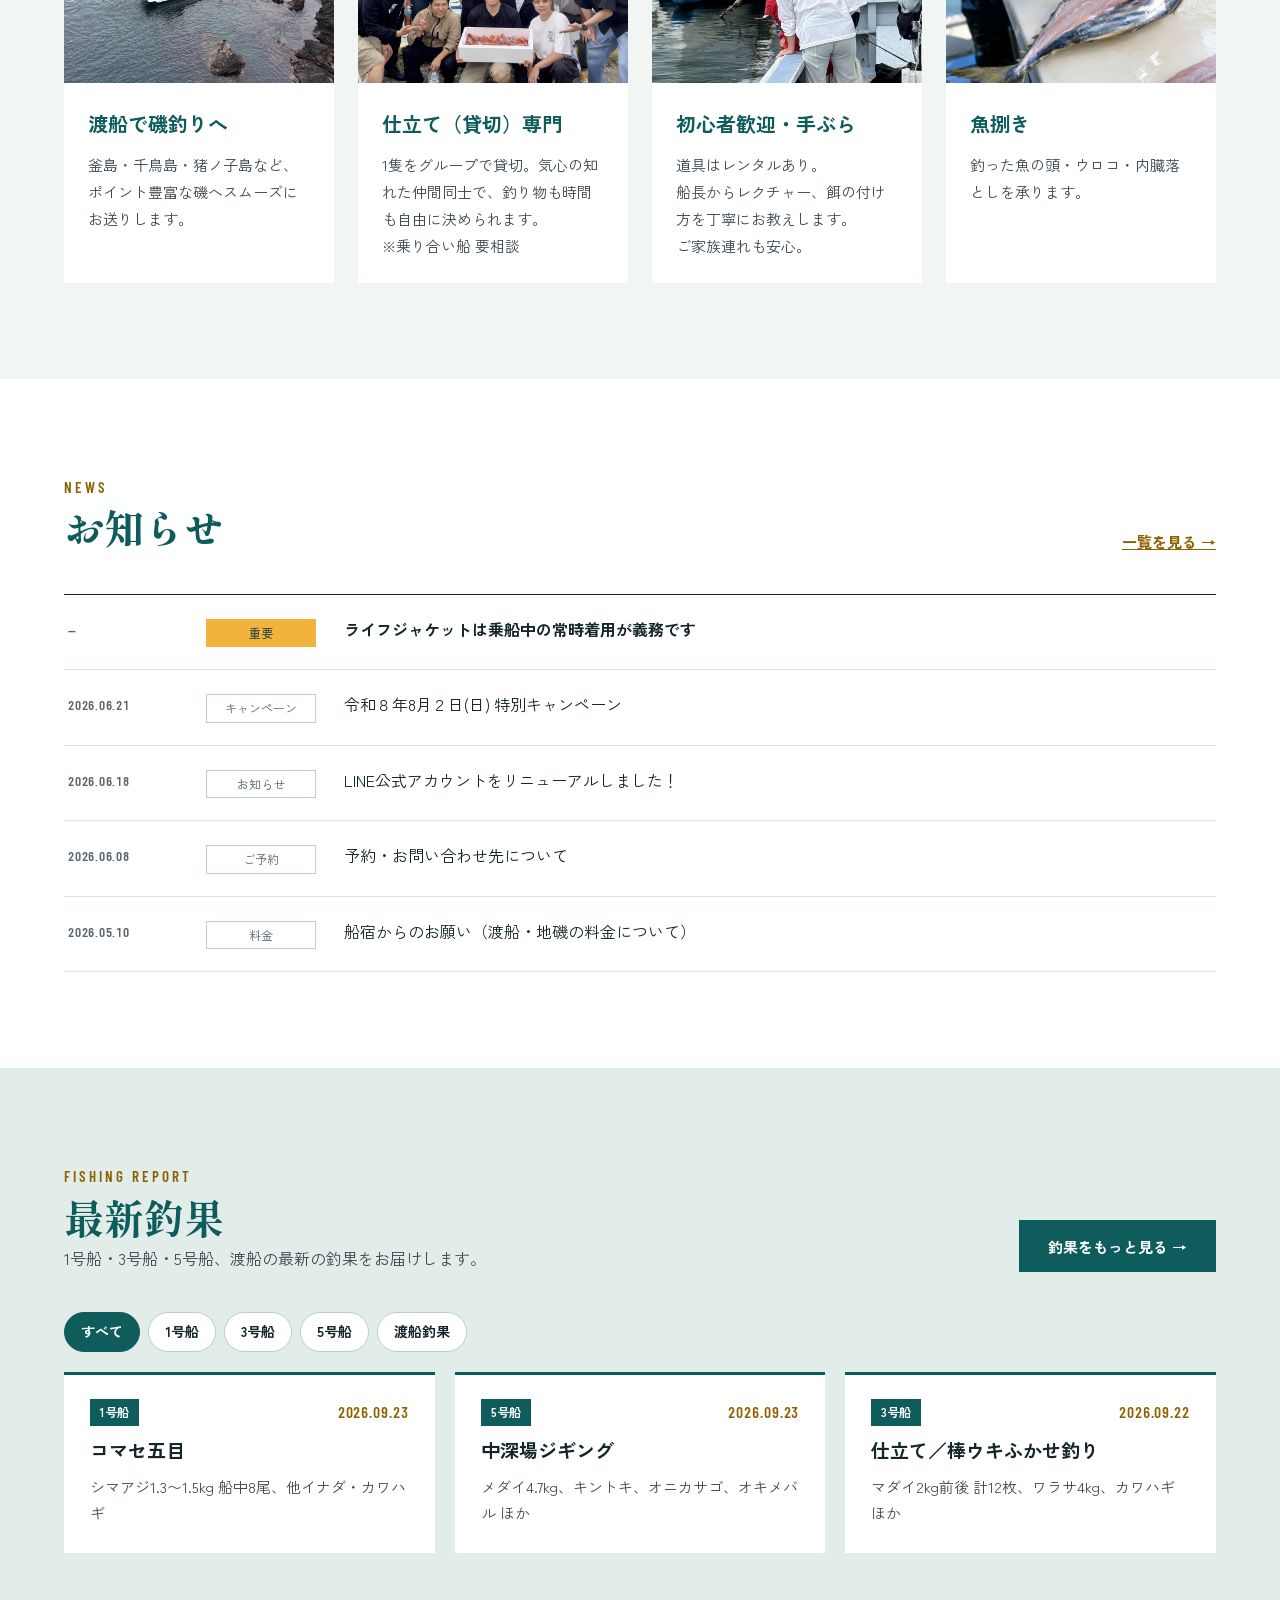
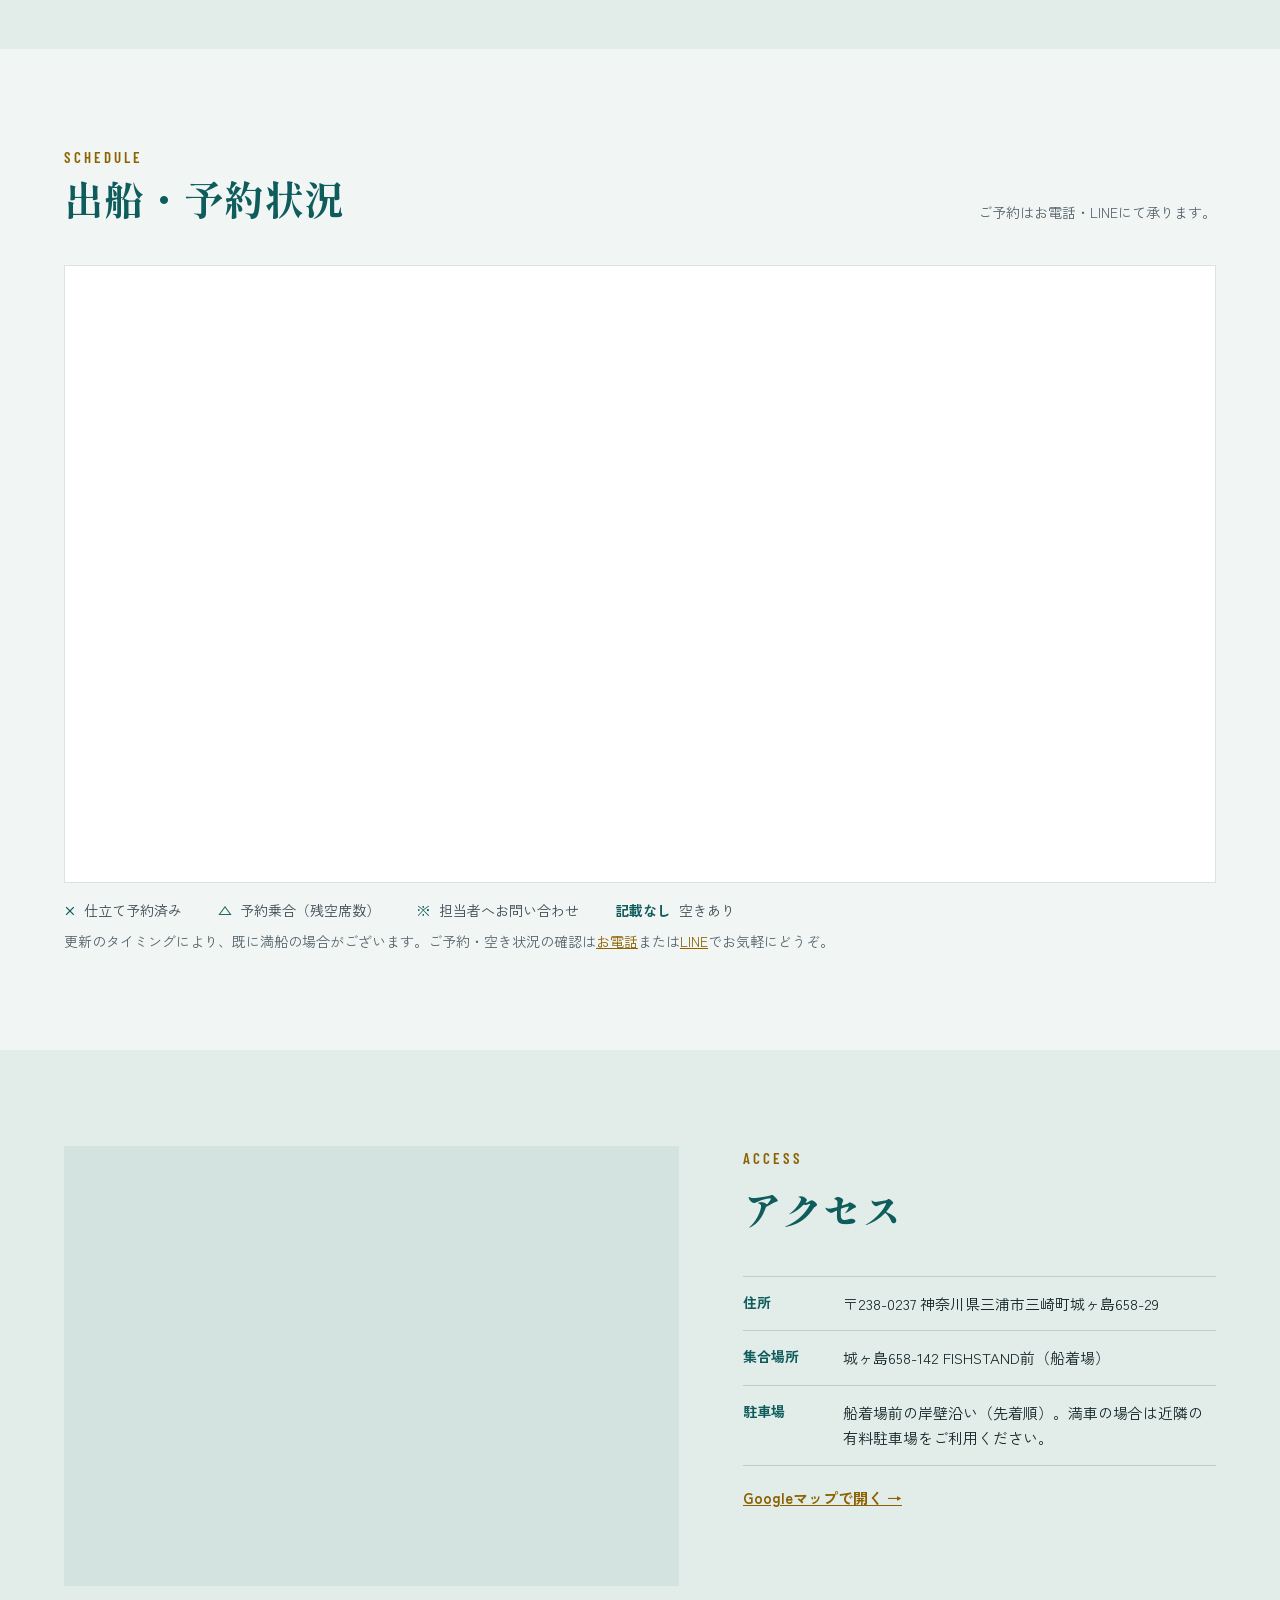
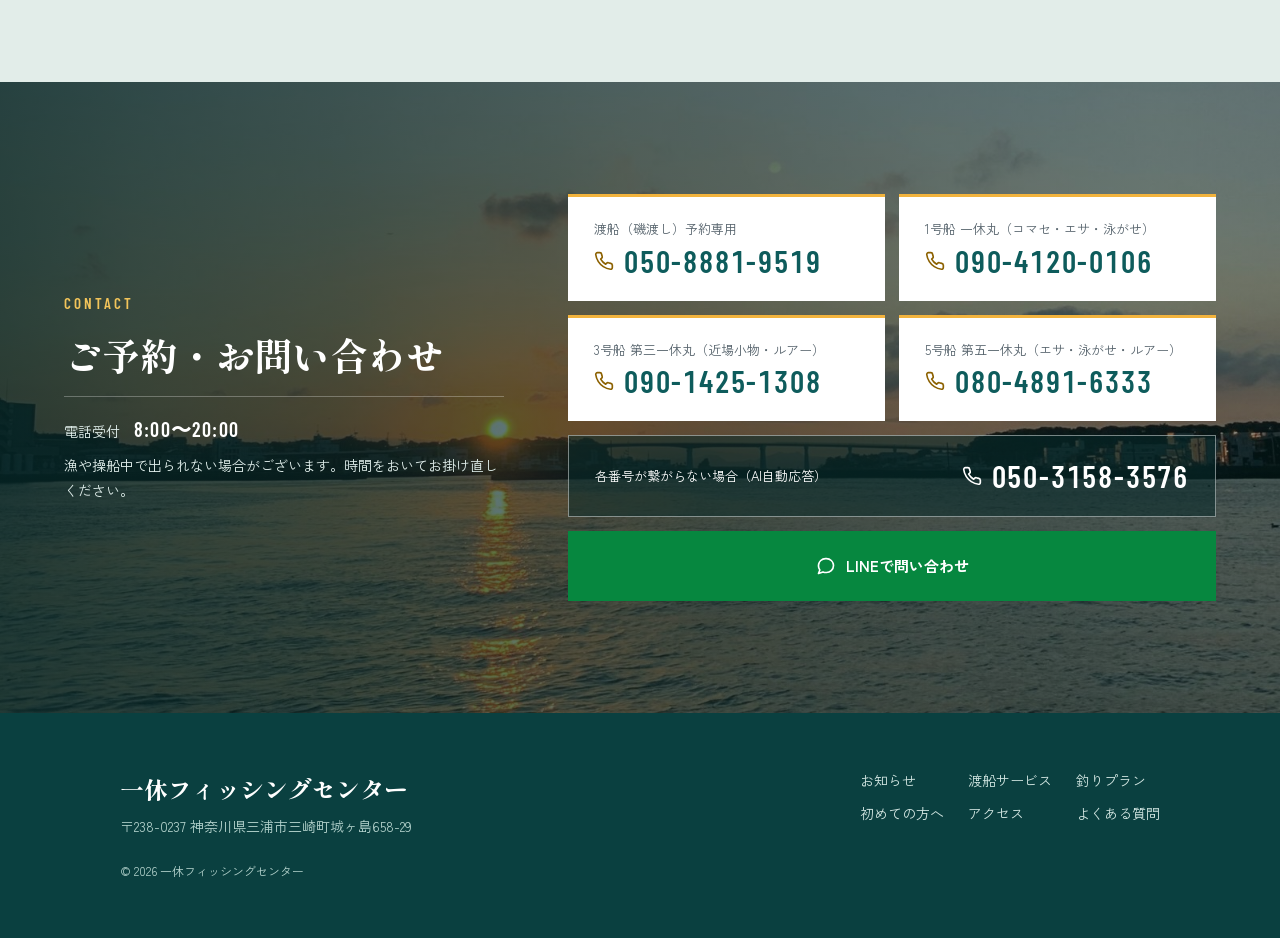
==== commit 9bf2ae66: "出船・予約状況にGoogleカレンダー（ikkyumaru@gmail.com）を埋め込み Co-Authored-By: Claude Opus 5.5 <noreply@anthropic.com" ====
--- a/index.html
+++ b/index.html
@@ -22,6 +22,7 @@
 <link rel="stylesheet" href="https://fonts.googleapis.com/css2?family=Shippori+Mincho+B1:wght@800&amp;family=Zen+Kaku+Gothic+New:wght@400;500;700&amp;family=Barlow+Condensed:wght@600&amp;display=swap">
 <link rel="stylesheet" href="style.css">
 <script type="application/ld+json">{"@context":"https://schema.org","@type":"LocalBusiness","@id":"https://ikkyumaru.github.io/#business","name":"一休フィッシングセンター","alternateName":["一休丸","一休フィッシングセンター 一休丸"],"description":"神奈川県三浦市・城ヶ島唯一の船宿。創業50年以上。仕立て・乗合の釣り船（遊漁船）と、城ヶ島周辺の離れ磯への渡船（磯渡し）。","url":"https://ikkyumaru.github.io/","logo":"https://ikkyumaru.github.io/assets/logo.png","image":["https://ikkyumaru.github.io/assets/og.jpg","https://ikkyumaru.github.io/assets/boat1.jpg","https://ikkyumaru.github.io/assets/shop.jpg"],"telephone":"+81-50-8881-9519","address":{"@type":"PostalAddress","postalCode":"238-0237","addressRegion":"神奈川県","addressLocality":"三浦市","streetAddress":"三崎町城ヶ島658-29","addressCountry":"JP"},"hasMap":"https://www.google.com/maps/search/?api=1&query=%E7%A5%9E%E5%A5%88%E5%B7%9D%E7%9C%8C%E4%B8%89%E6%B5%A6%E5%B8%82%E4%B8%89%E5%B4%8E%E7%94%BA%E5%9F%8E%E3%83%B6%E5%B3%B6658-29","areaServed":"城ヶ島・三浦半島","priceRange":"¥6,500〜","contactPoint":[{"@type":"ContactPoint","telephone":"+81-50-8881-9519","contactType":"reservations","name":"渡船予約","availableLanguage":"Japanese"},{"@type":"ContactPoint","telephone":"+81-90-4120-0106","contactType":"reservations","name":"1号船 一休丸","availableLanguage":"Japanese"},{"@type":"ContactPoint","telephone":"+81-90-1425-1308","contactType":"reservations","name":"3号船 第三一休丸","availableLanguage":"Japanese"},{"@type":"ContactPoint","telephone":"+81-80-4891-6333","contactType":"reservations","name":"5号船 第五一休丸","availableLanguage":"Japanese"}],"sameAs":["https://www.instagram.com/ikkyu_maru5419/","https://ikkyumaru.livedoor.blog/"]}</script>
+<meta name="google-site-verification" content="qEmeEv4g80geshx6AwjAb5o-j_p1z4RbnP0hkLYirY0">
 </head>
 <body>
 <header class="site-header">
@@ -130,13 +131,17 @@
 
 <section id="schedule" class="sec">
   <div class="sec-head row"><div><p class="eb">SCHEDULE</p><h2 class="h2">出船・予約状況</h2></div><p class="small">ご予約はお電話・LINEにて承ります。</p></div>
-  <div class="schedule-box">
-    <p>最新の出船・空き状況は、各船へのお電話またはLINEでご確認ください。</p>
-    <div class="btns" style="justify-content:center">
-      <a href="#contact" class="btn">電話番号一覧を見る</a>
-      <a href="https://line.me/R/ti/p/@346tuzef?ts=06191040&amp;oat_content=url" class="btn btn-ghost" target="_blank" rel="noopener">LINEで問い合わせ</a>
-    </div>
-  </div>
+  <div class="cal">
+    <iframe class="cal-month" title="出船・予約状況カレンダー（月表示）" loading="lazy" src="https://calendar.google.com/calendar/embed?src=ikkyumaru%40gmail.com&amp;ctz=Asia%2FTokyo&amp;hl=ja&amp;wkst=1&amp;showTitle=0&amp;showPrint=0&amp;showCalendars=0&amp;showTz=0&amp;mode=MONTH&amp;showTabs=1"></iframe>
+    <iframe class="cal-agenda" title="出船・予約状況カレンダー（予定リスト）" loading="lazy" src="https://calendar.google.com/calendar/embed?src=ikkyumaru%40gmail.com&amp;ctz=Asia%2FTokyo&amp;hl=ja&amp;wkst=1&amp;showTitle=0&amp;showPrint=0&amp;showCalendars=0&amp;showTz=0&amp;mode=AGENDA&amp;showTabs=0"></iframe>
+  </div>
+  <dl class="legend">
+    <div><dt>×</dt><dd>仕立て予約済み</dd></div>
+    <div><dt>△</dt><dd>予約乗合（残空席数）</dd></div>
+    <div><dt>※</dt><dd>担当者へお問い合わせ</dd></div>
+    <div><dt>記載なし</dt><dd>空きあり</dd></div>
+  </dl>
+  <p class="small">更新のタイミングにより、既に満船の場合がございます。ご予約・空き状況の確認は<a href="#contact">お電話</a>または<a href="https://line.me/R/ti/p/@346tuzef?ts=06191040&amp;oat_content=url" target="_blank" rel="noopener">LINE</a>でお気軽にどうぞ。</p>
 </section>
 
 <section id="access" class="sec bg-mint">
--- a/style.css
+++ b/style.css
@@ -482,3 +482,17 @@
 
 .hero-kicker{font-size:13px;letter-spacing:.08em;color:#E1EFEC;font-weight:500}
 @media (min-width:1080px){.hero-kicker{font-size:15px}}
+
+/* Google Calendar embed (home: schedule) */
+.cal{background:var(--white);border:1px solid var(--line);padding:8px}
+.cal iframe{display:block;width:100%;border:0}
+.cal-month{display:none!important}
+.cal-agenda{height:460px}
+.legend{display:grid;grid-template-columns:1fr 1fr;gap:6px 16px;margin:16px 0 8px;font-size:13px;color:var(--body)}
+.legend>div{display:flex;gap:8px}
+.legend dt{font-weight:700;color:var(--teal)}
+@media (min-width:700px){
+  .cal-month{display:block!important;height:600px}
+  .cal-agenda{display:none!important}
+  .legend{display:flex;flex-wrap:wrap;gap:8px 36px;font-size:14px}
+}
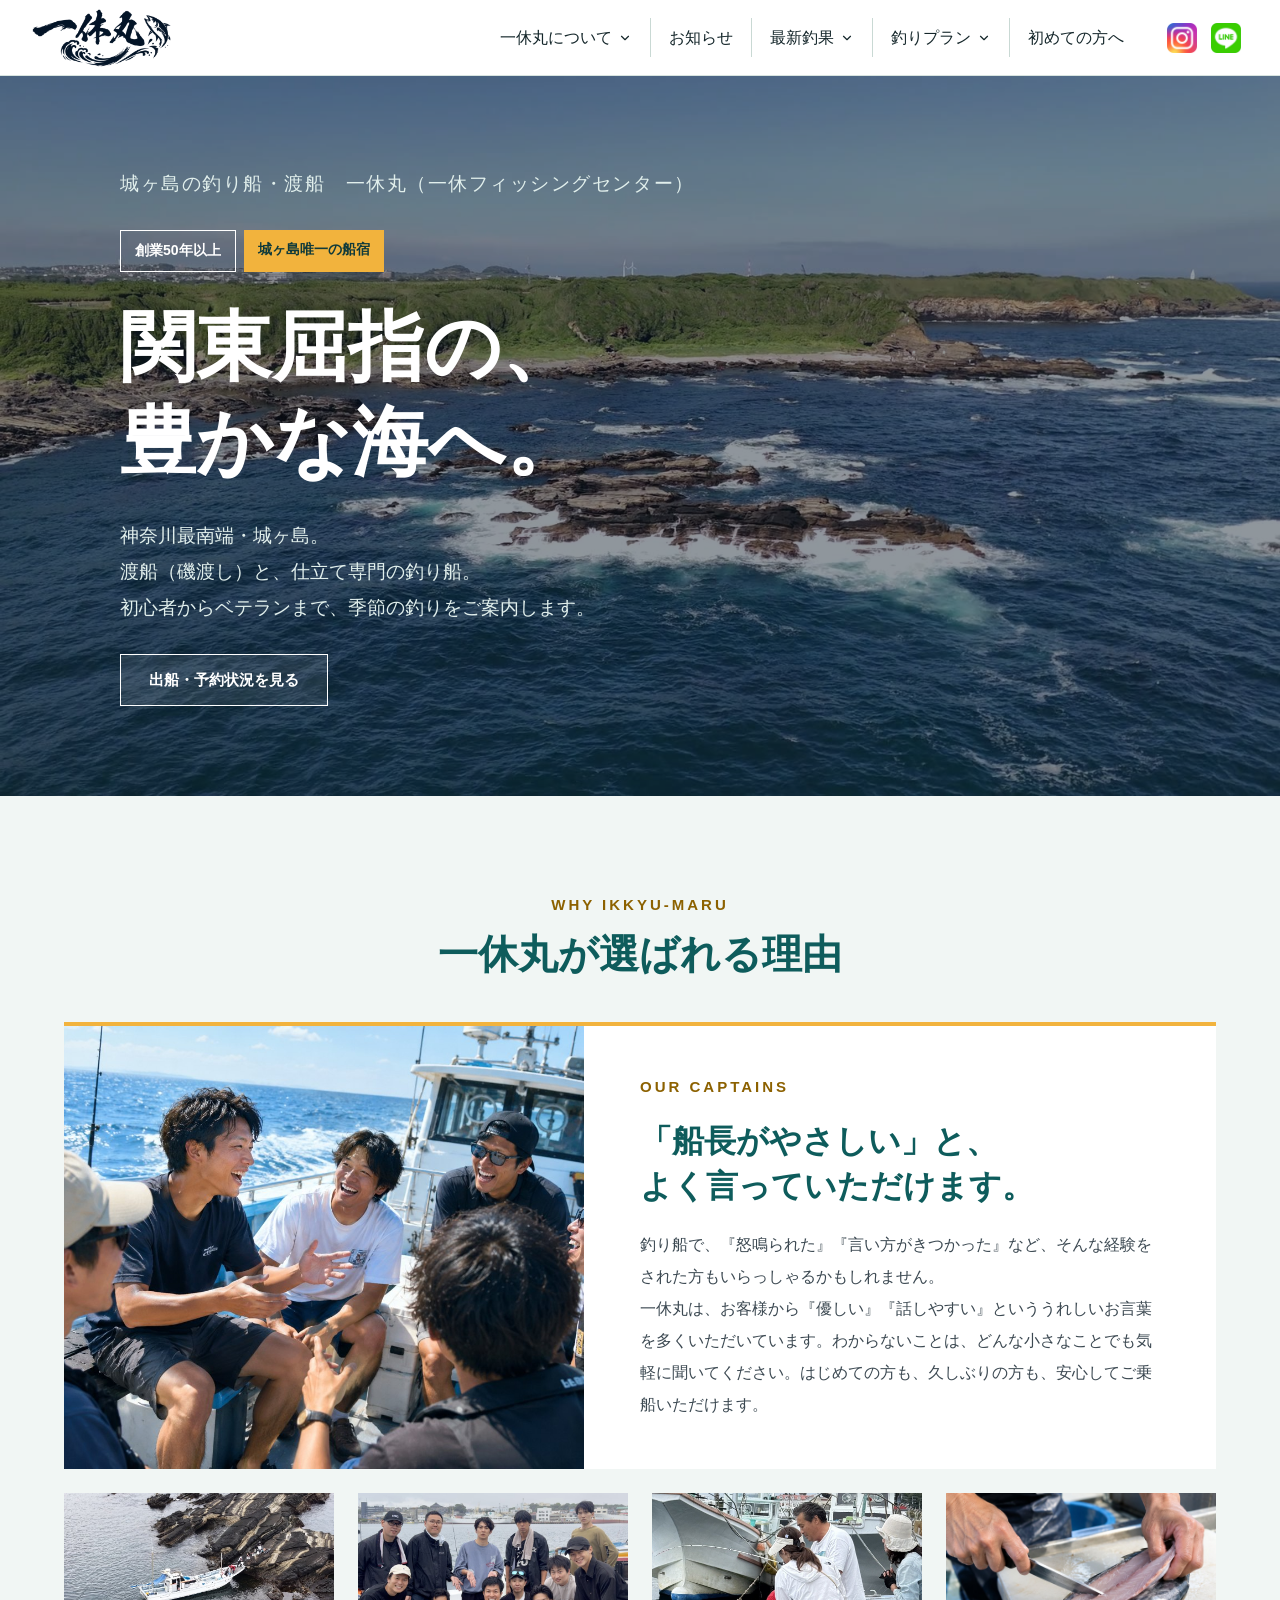
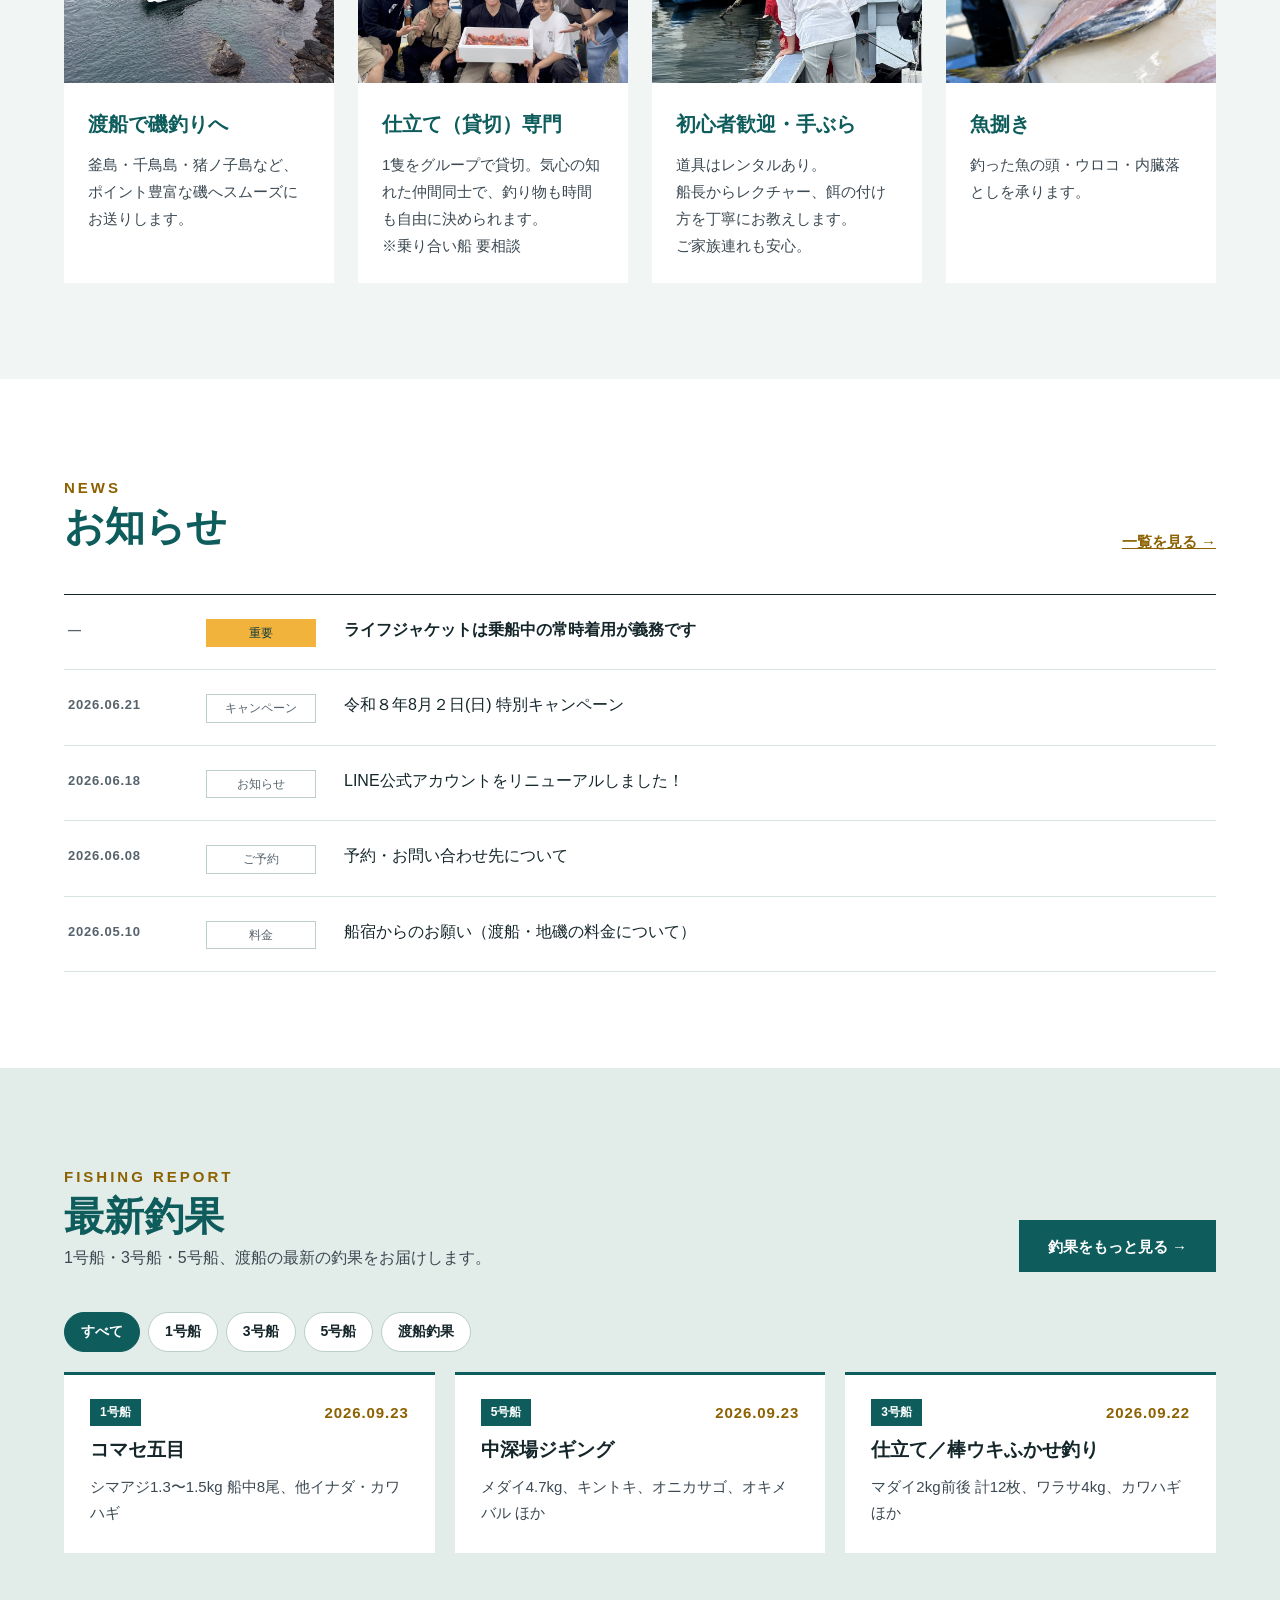
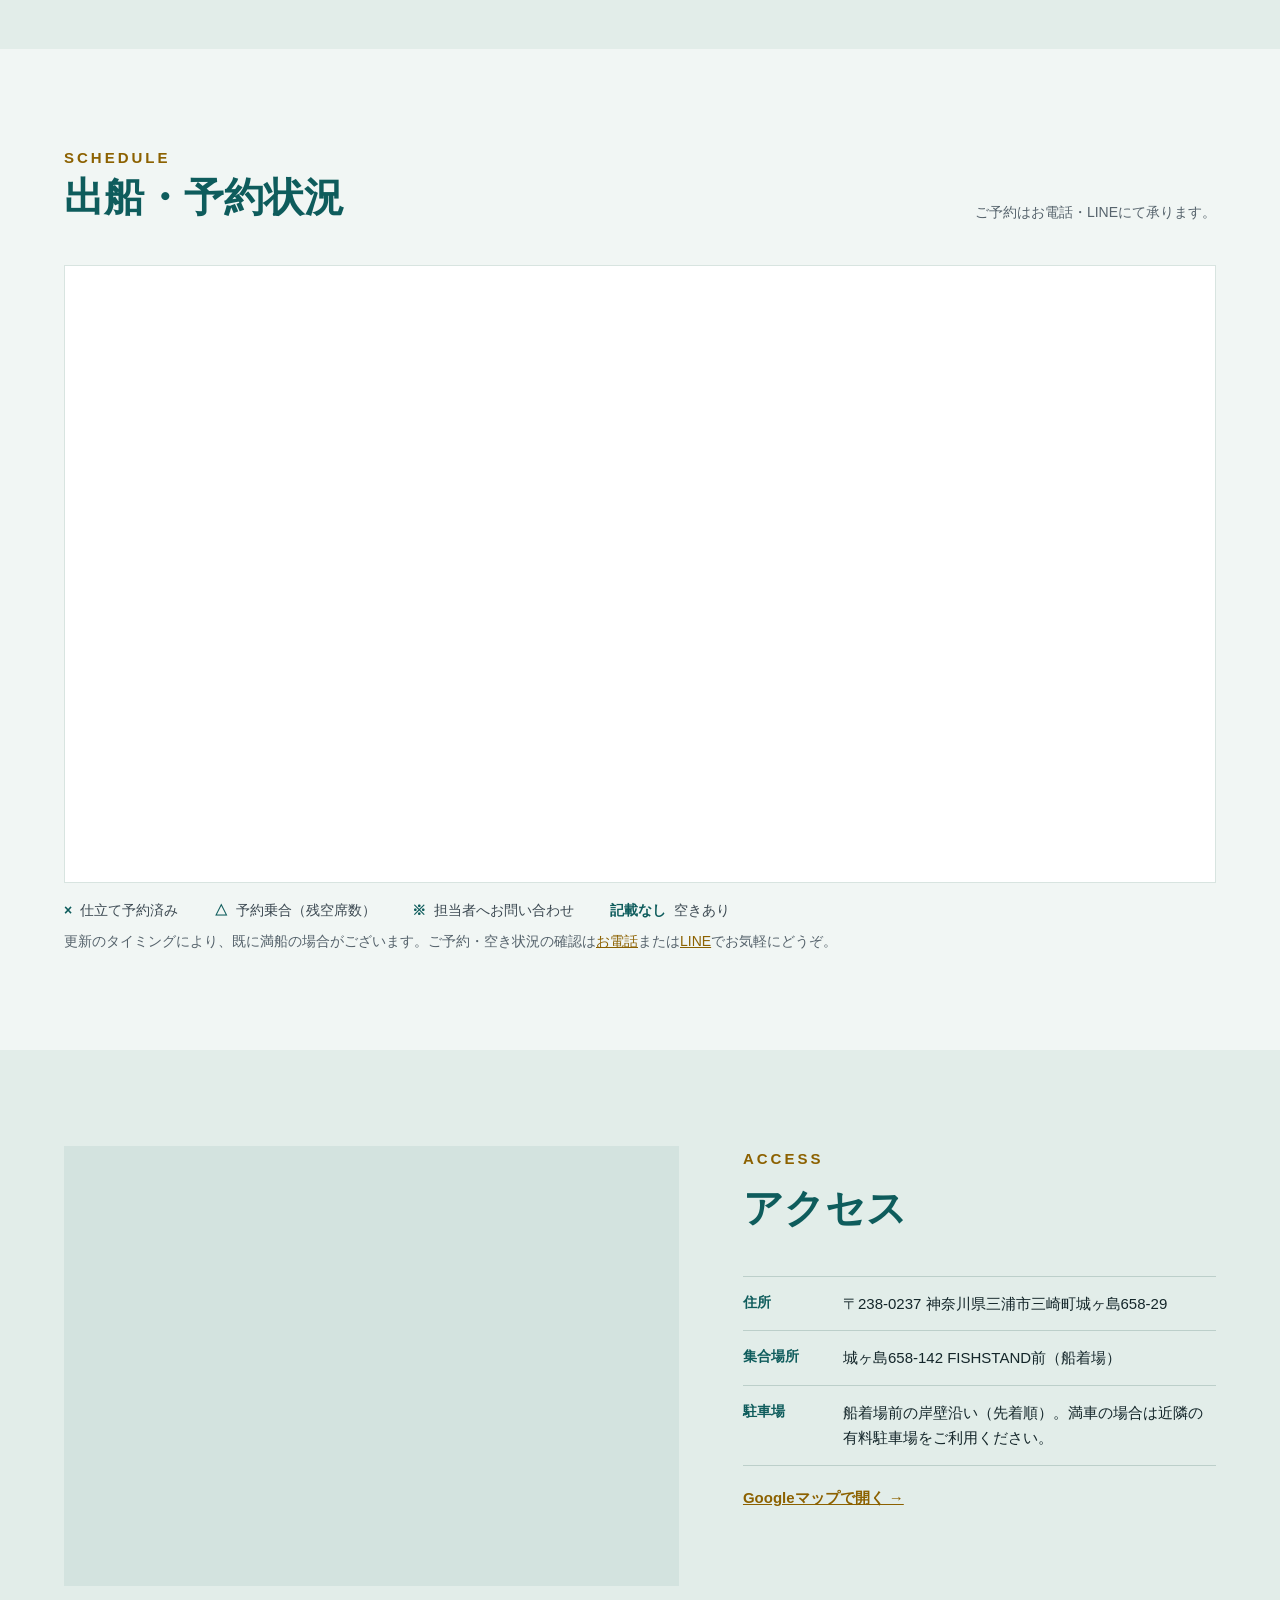
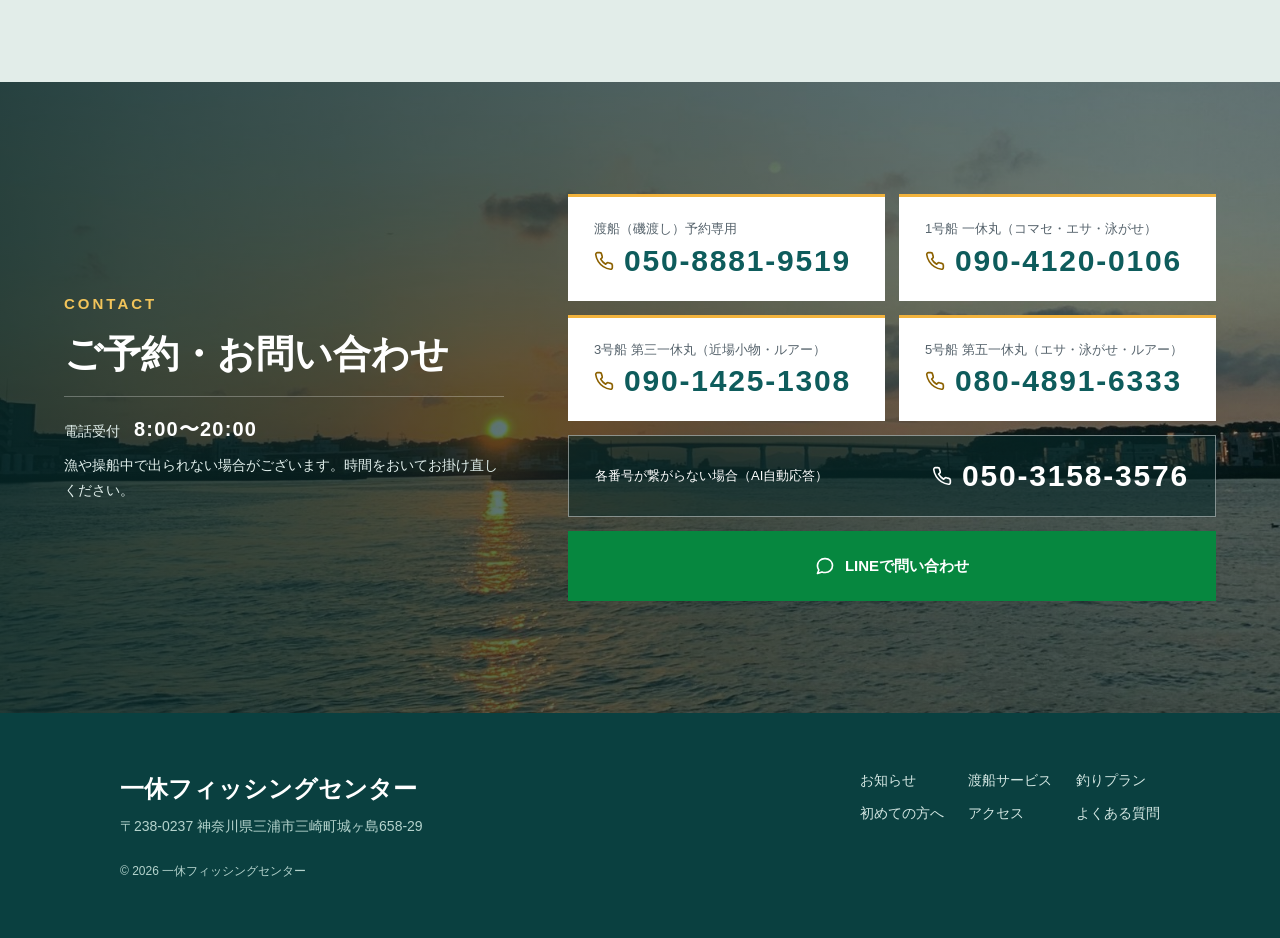
==== commit a21fbff6: "セキュリティ強化：CSP・Referrer-Policyを追加、インラインスクリプトを外部化、投稿のリンク・写真URLを検証 Co-Authored-By: Claude Opus 5.5 <nore" ====
--- a/index.html
+++ b/index.html
@@ -3,6 +3,9 @@
 <head>
 <meta charset="utf-8">
 <meta name="viewport" content="width=device-width, initial-scale=1, viewport-fit=cover">
+<meta http-equiv="Content-Security-Policy" content="default-src 'self'; script-src 'self'; style-src 'self' 'unsafe-inline' https://fonts.googleapis.com; font-src https://fonts.gstatic.com; img-src 'self' data:; media-src 'self'; connect-src 'self'; frame-src https://www.google.com https://maps.google.com https://calendar.google.com; object-src 'none'; base-uri 'self'; form-action 'none'">
+<meta name="referrer" content="strict-origin-when-cross-origin">
+<meta name="format-detection" content="telephone=no">
 <title>一休丸｜城ヶ島（三浦市）の釣り船・渡船｜一休フィッシングセンター</title>
 <meta name="description" content="神奈川県三浦市・城ヶ島の釣り船・渡船（磯渡し）なら一休丸（一休フィッシングセンター）。創業50年以上、城ヶ島唯一の船宿。仕立て・乗合の船釣りと離れ磯への渡船。初心者・ご家族も手ぶらで楽しめます。">
 <link rel="canonical" href="https://ikkyumaru.github.io/">
@@ -132,8 +135,7 @@
 <section id="schedule" class="sec">
   <div class="sec-head row"><div><p class="eb">SCHEDULE</p><h2 class="h2">出船・予約状況</h2></div><p class="small">ご予約はお電話・LINEにて承ります。</p></div>
   <div class="cal">
-    <iframe class="cal-month" title="出船・予約状況カレンダー（月表示）" loading="lazy" src="https://calendar.google.com/calendar/embed?src=ikkyumaru%40gmail.com&amp;ctz=Asia%2FTokyo&amp;hl=ja&amp;wkst=1&amp;showTitle=0&amp;showPrint=0&amp;showCalendars=0&amp;showTz=0&amp;mode=MONTH&amp;showTabs=1"></iframe>
-    <iframe class="cal-agenda" title="出船・予約状況カレンダー（予定リスト）" loading="lazy" src="https://calendar.google.com/calendar/embed?src=ikkyumaru%40gmail.com&amp;ctz=Asia%2FTokyo&amp;hl=ja&amp;wkst=1&amp;showTitle=0&amp;showPrint=0&amp;showCalendars=0&amp;showTz=0&amp;mode=AGENDA&amp;showTabs=0"></iframe>
+    <iframe class="cal-month" title="出船・予約状況カレンダー（月表示）" loading="lazy" src="https://calendar.google.com/calendar/embed?src=ikkyumaru3%40gmail.com&amp;ctz=Asia%2FTokyo&amp;hl=ja&amp;wkst=1&amp;showTitle=0&amp;showPrint=0&amp;showCalendars=0&amp;showTz=0&amp;mode=MONTH&amp;showTabs=1"></iframe>
   </div>
   <dl class="legend">
     <div><dt>×</dt><dd>仕立て予約済み</dd></div>
@@ -196,16 +198,7 @@
   <a href="https://line.me/R/ti/p/@346tuzef?ts=06191040&amp;oat_content=url" class="cta-line" target="_blank" rel="noopener">LINEで予約</a>
 </div>
 
-<script>
-(function(){
-  var btn=document.querySelector('.menu-btn'),nav=document.getElementById('gnav');
-  btn.addEventListener('click',function(){var o=document.body.classList.toggle('menu-open');btn.setAttribute('aria-expanded',o);});
-  nav.addEventListener('click',function(e){if(e.target.closest('a')){document.body.classList.remove('menu-open');btn.setAttribute('aria-expanded','false');}});
-  var v=document.querySelector('.hero-bg');
-  if(v&&window.matchMedia('(prefers-reduced-motion: reduce)').matches){v.removeAttribute('autoplay');v.pause();}
-})();
-
-</script>
-<script src="assets/posts.js"></script>
+<script src="assets/site.js" defer></script>
+<script src="assets/posts.js" defer></script>
 </body>
 </html>
--- a/style.css
+++ b/style.css
@@ -486,13 +486,11 @@
 /* Google Calendar embed (home: schedule) */
 .cal{background:var(--white);border:1px solid var(--line);padding:8px}
 .cal iframe{display:block;width:100%;border:0}
-.cal-month{display:none!important}
-.cal-agenda{height:460px}
+.cal-month{height:480px}
 .legend{display:grid;grid-template-columns:1fr 1fr;gap:6px 16px;margin:16px 0 8px;font-size:13px;color:var(--body)}
 .legend>div{display:flex;gap:8px}
 .legend dt{font-weight:700;color:var(--teal)}
 @media (min-width:700px){
-  .cal-month{display:block!important;height:600px}
-  .cal-agenda{display:none!important}
+  .cal-month{height:600px}
   .legend{display:flex;flex-wrap:wrap;gap:8px 36px;font-size:14px}
 }
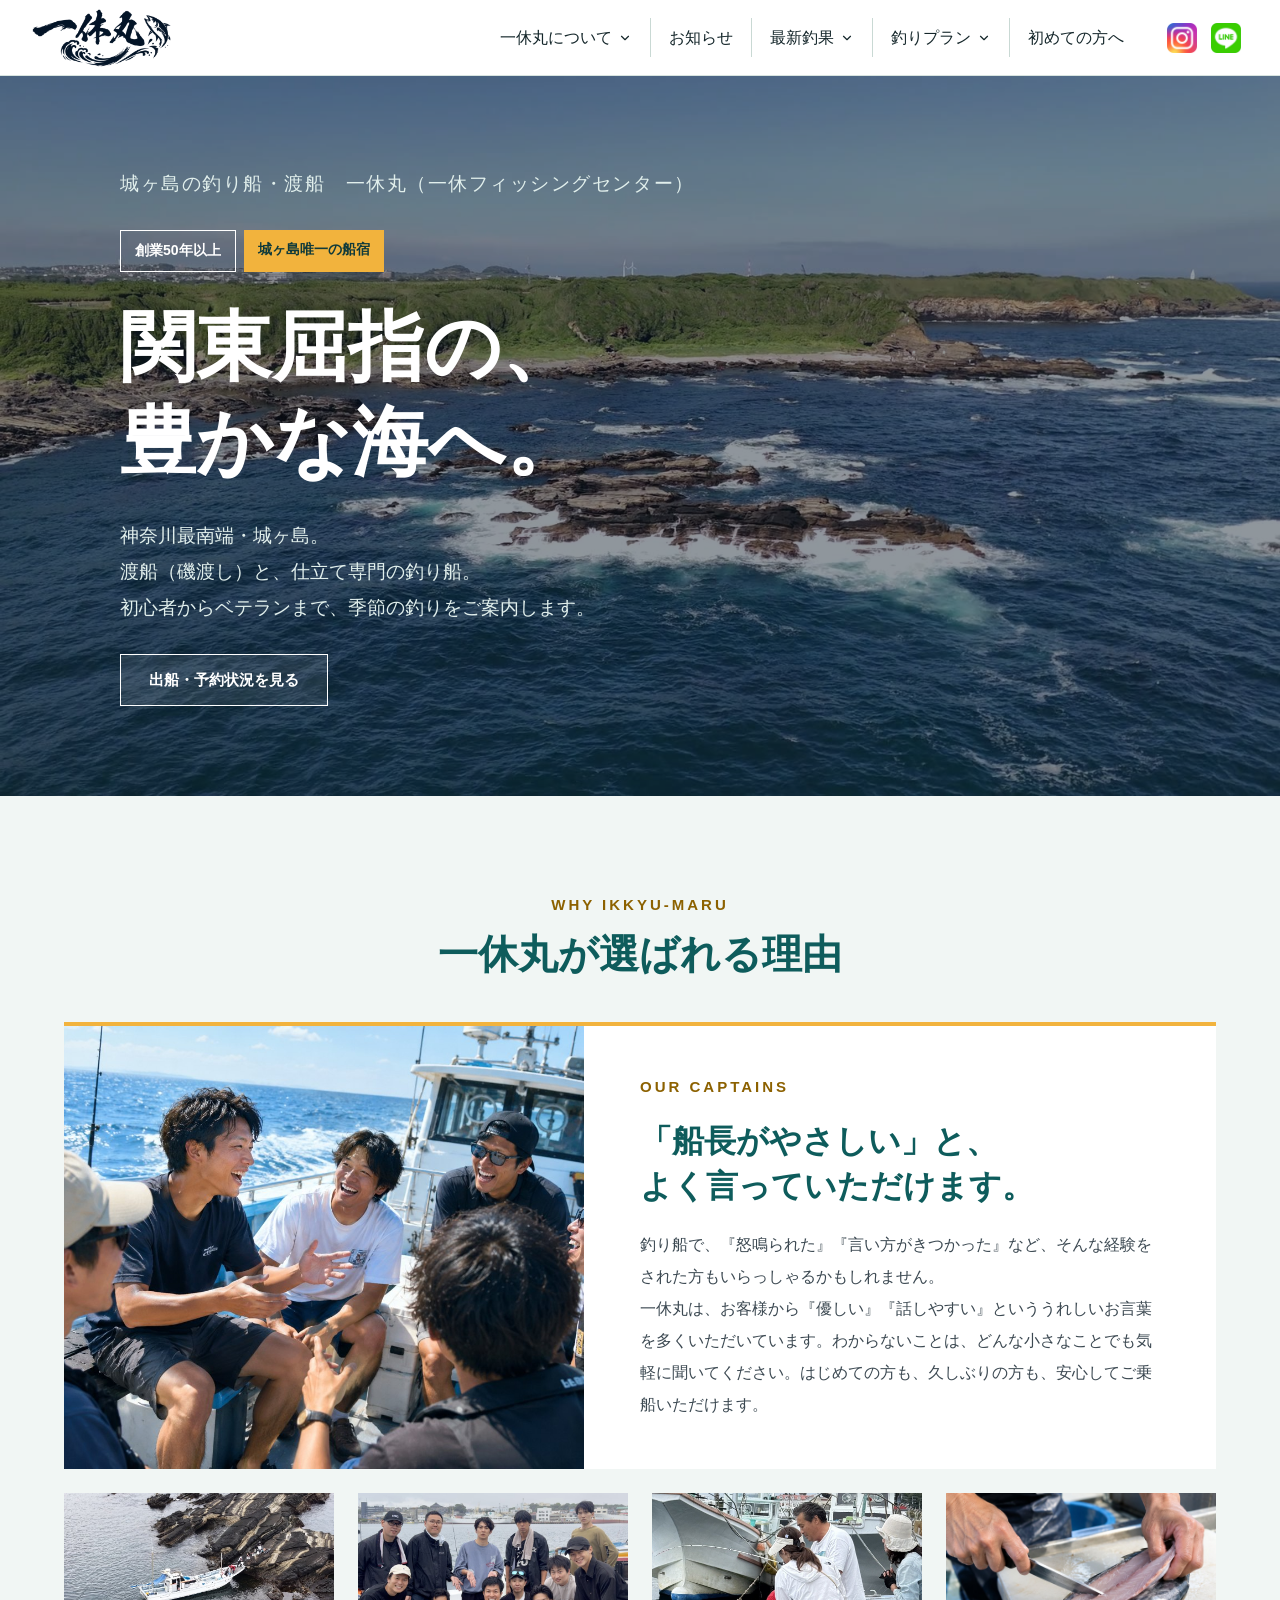
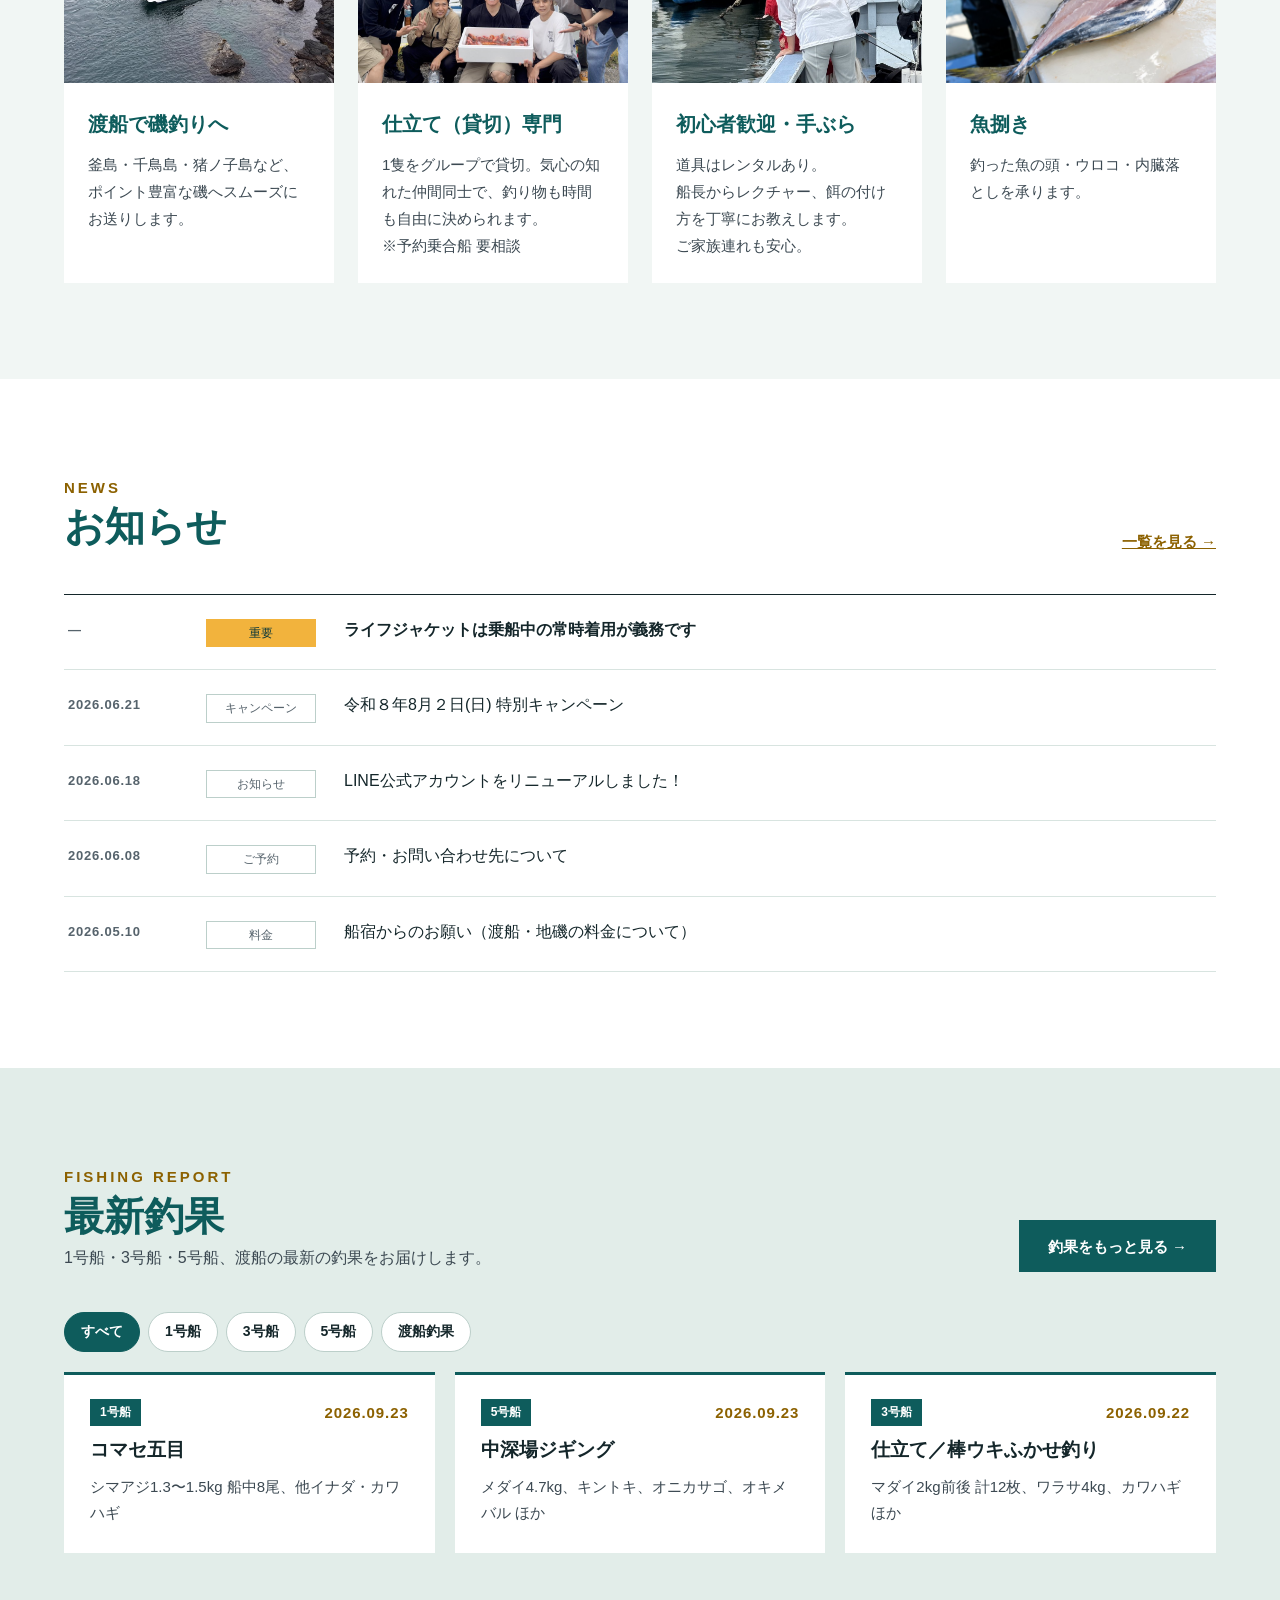
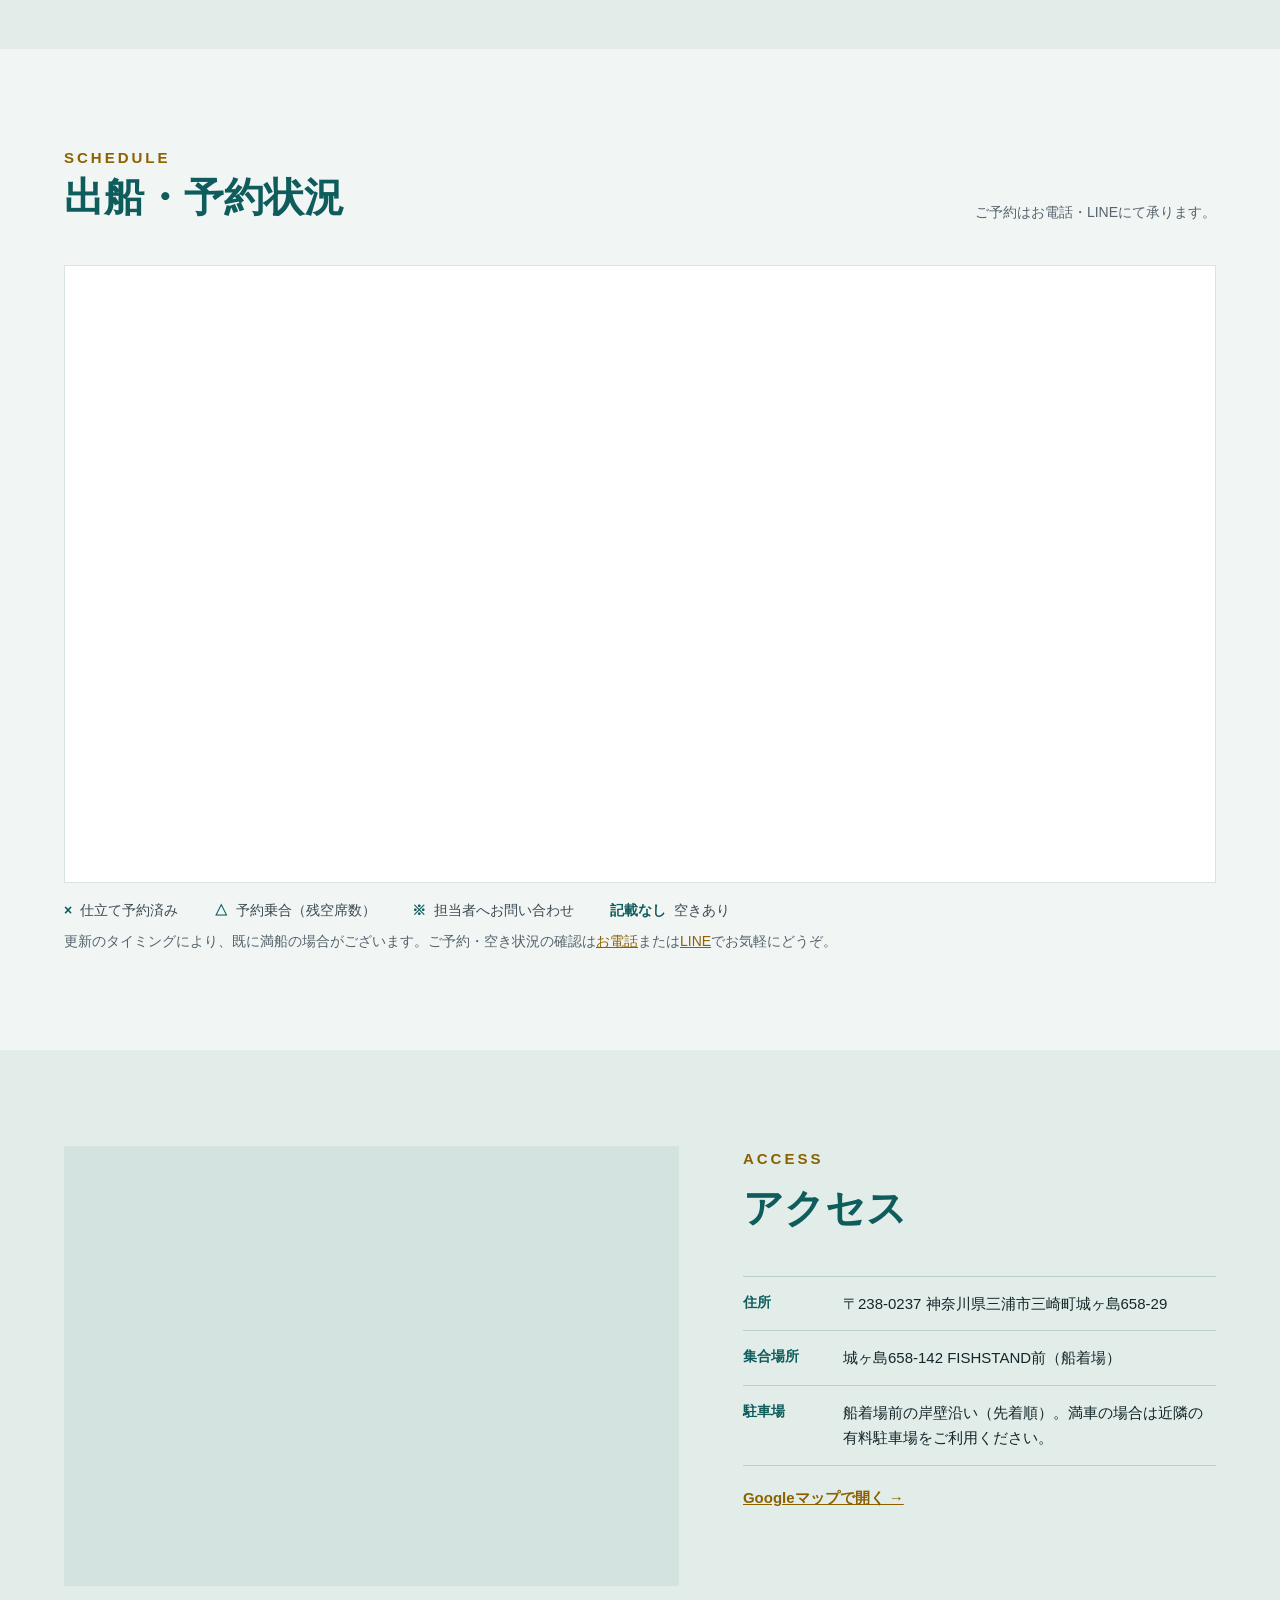
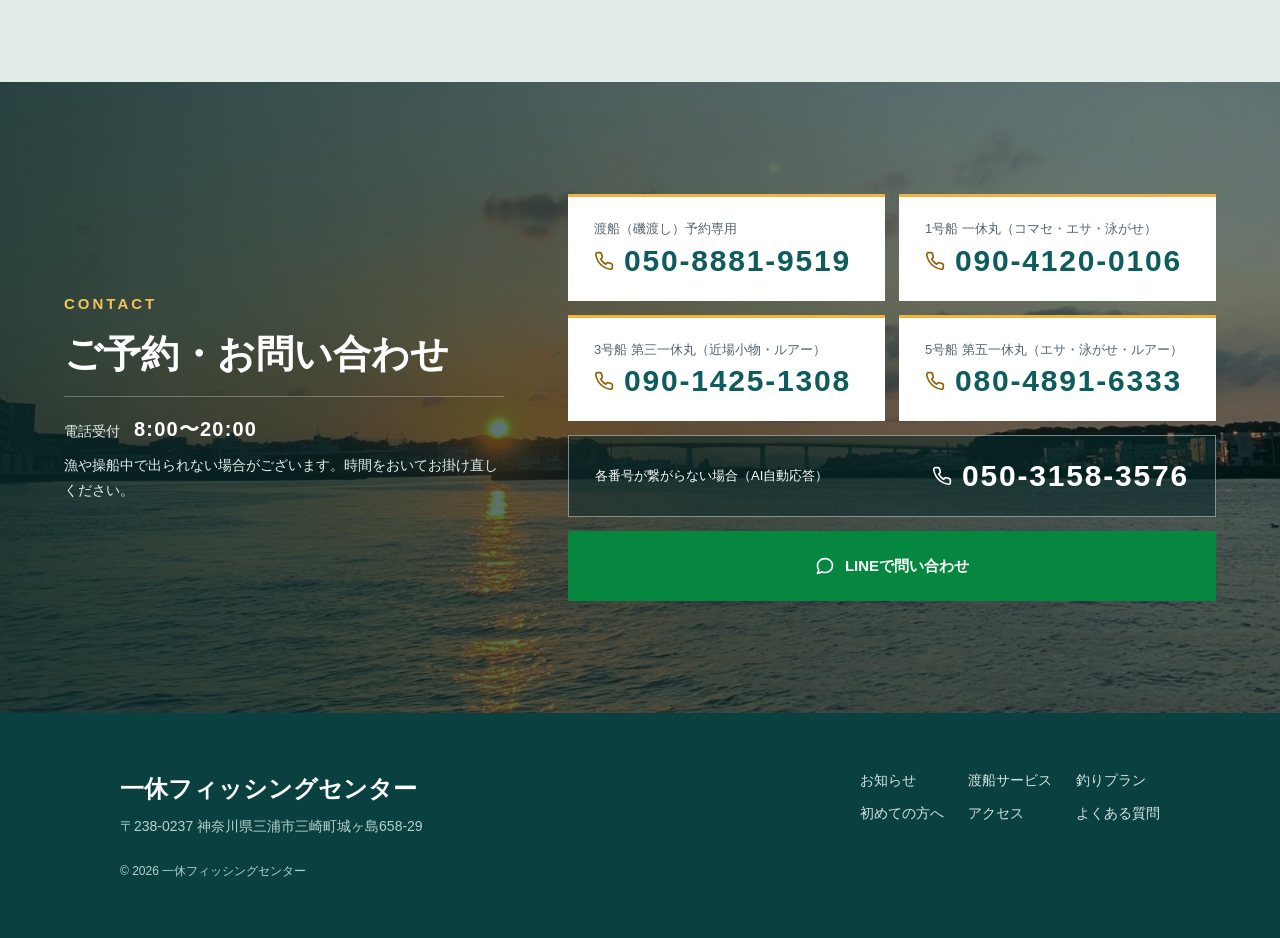
==== commit bf9876fc: "選ばれる理由の文言と第三一休丸の定員を修正 Co-Authored-By: Claude Opus 5.5 <noreply@anthropic.com> Claude-Session: https:" ====
--- a/index.html
+++ b/index.html
@@ -98,7 +98,7 @@
     </article>
     <article class="feature">
       <img src="assets/charter.jpg" alt="仕立て船での釣果を囲むグループのお客様" loading="lazy">
-      <div><h3>仕立て（貸切）専門</h3><p>1隻をグループで貸切。気心の知れた仲間同士で、釣り物も時間も自由に決められます。<br>※乗り合い船 要相談</p></div>
+      <div><h3>仕立て（貸切）専門</h3><p>1隻をグループで貸切。気心の知れた仲間同士で、釣り物も時間も自由に決められます。<br>※予約乗合船 要相談</p></div>
     </article>
     <article class="feature">
       <img src="assets/beginners.jpg" alt="船長に教わりながら船の上で釣りを楽しむ家族連れ" loading="lazy" style="object-position:50% 75%">
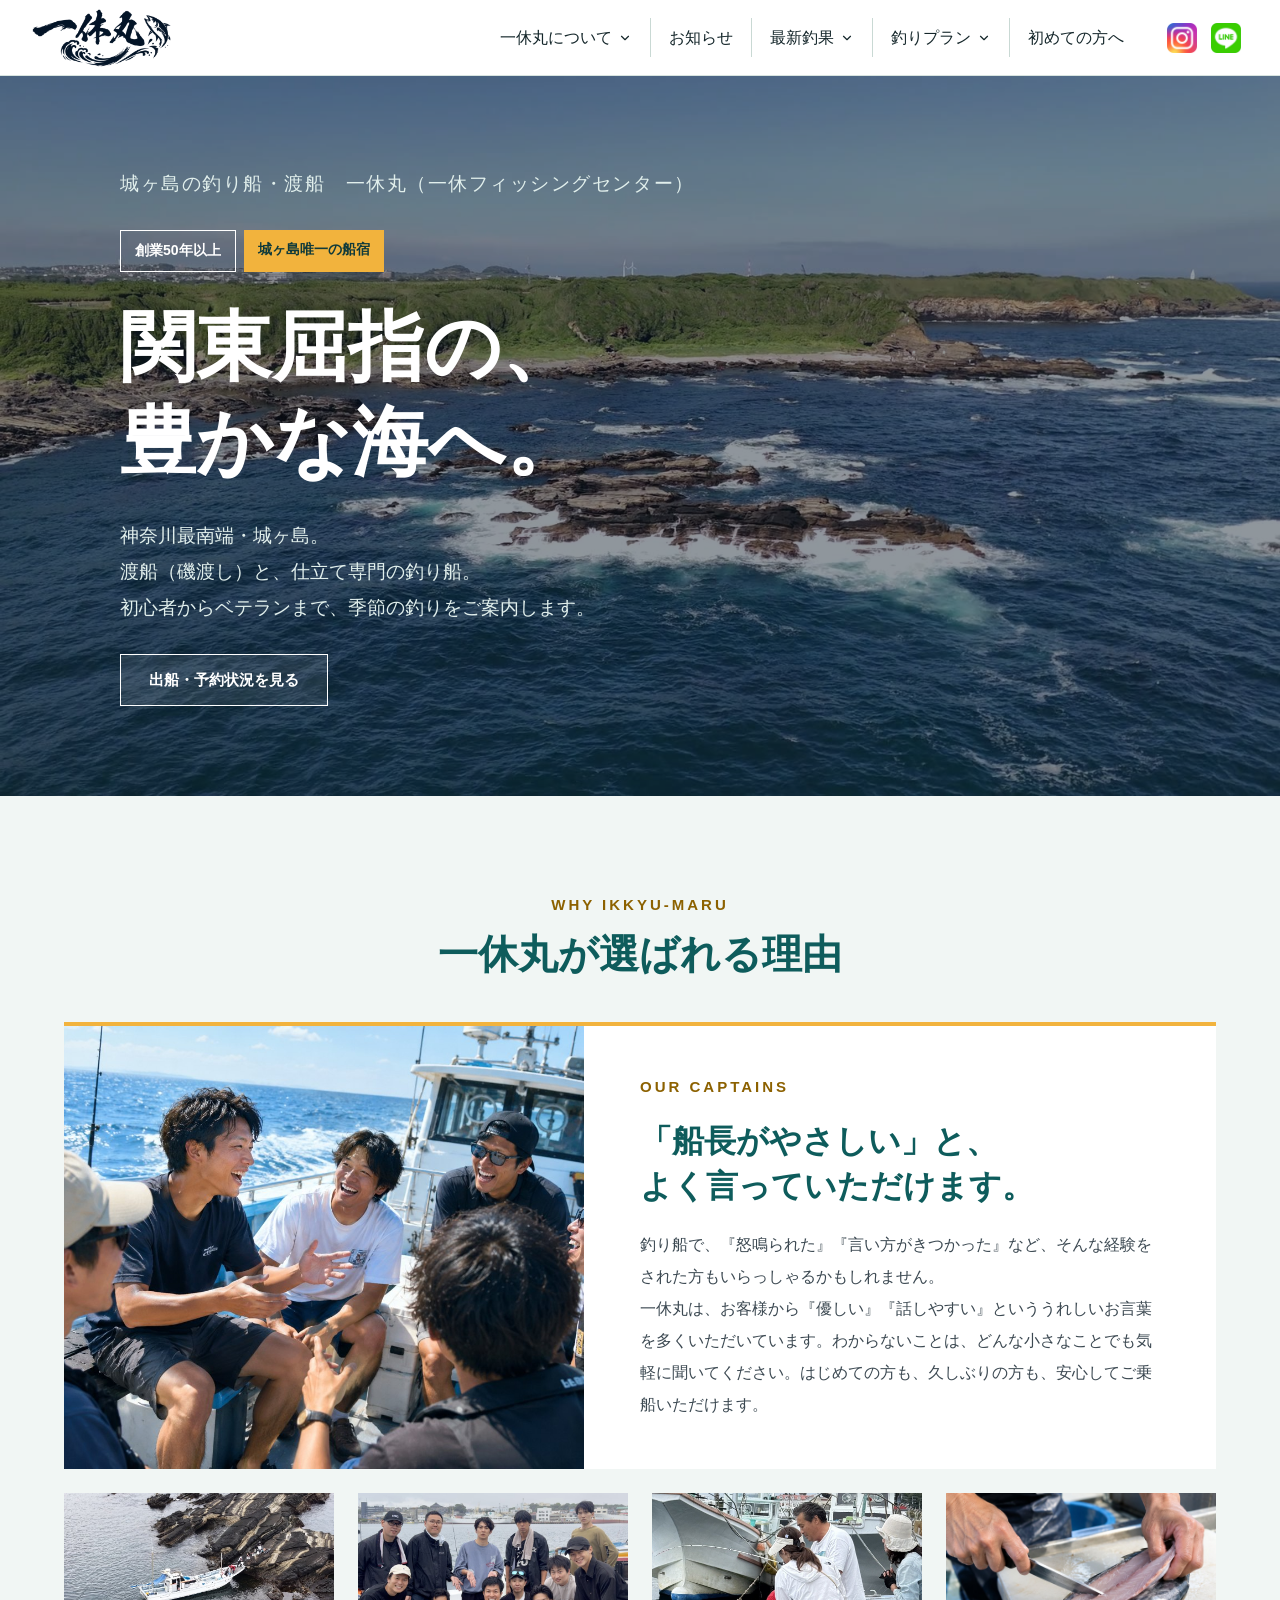
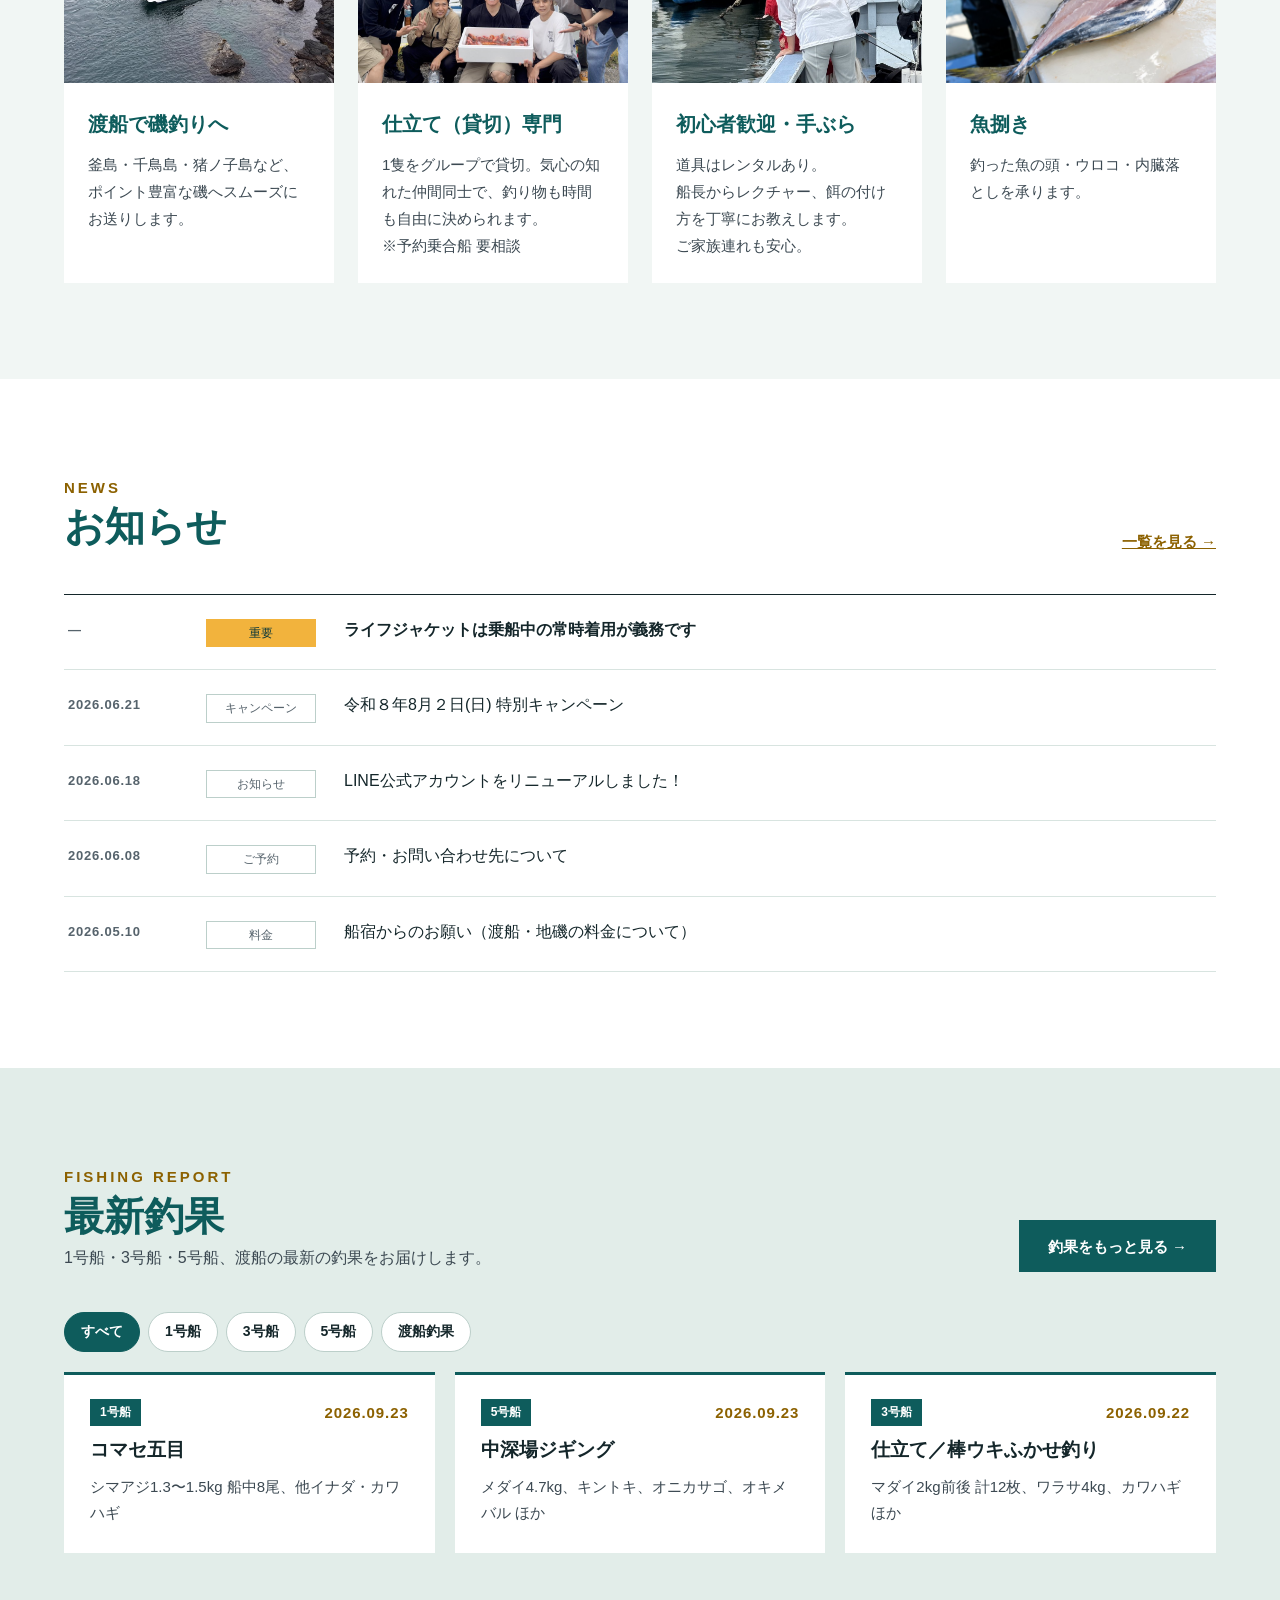
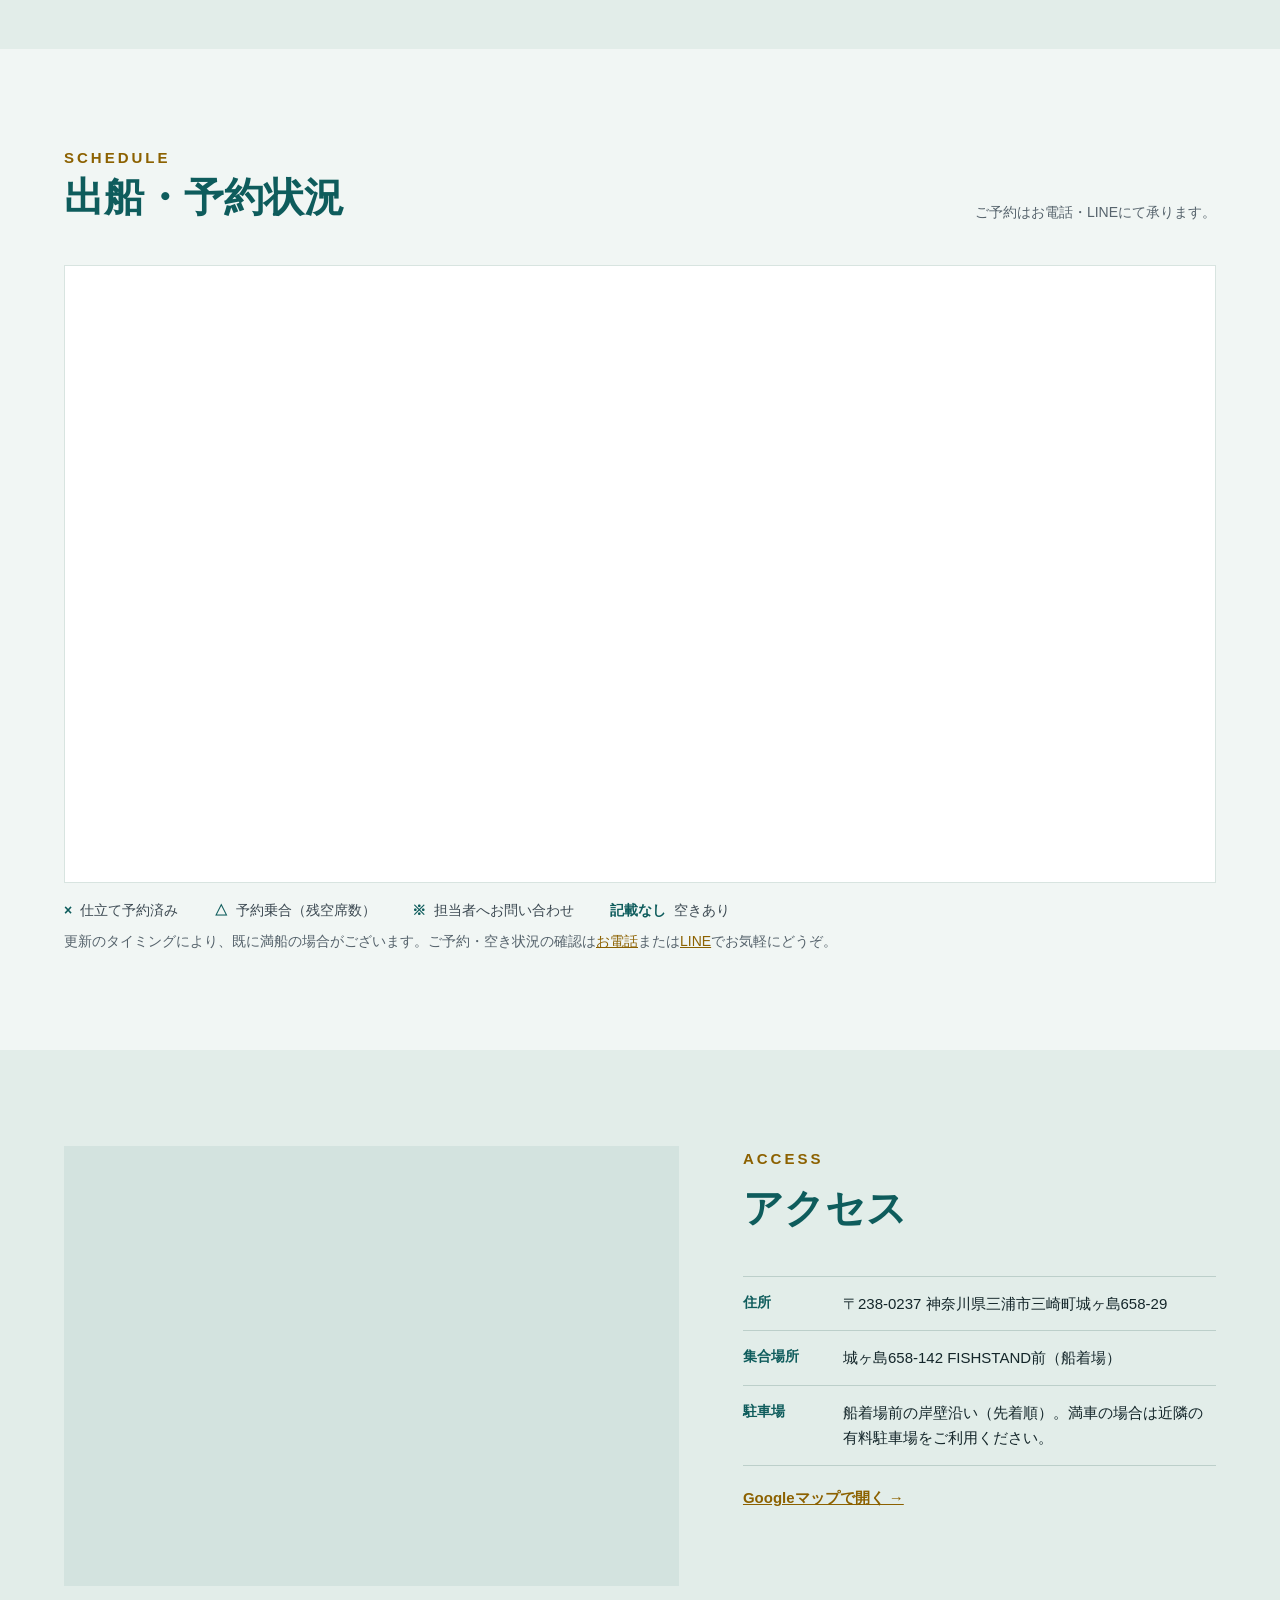
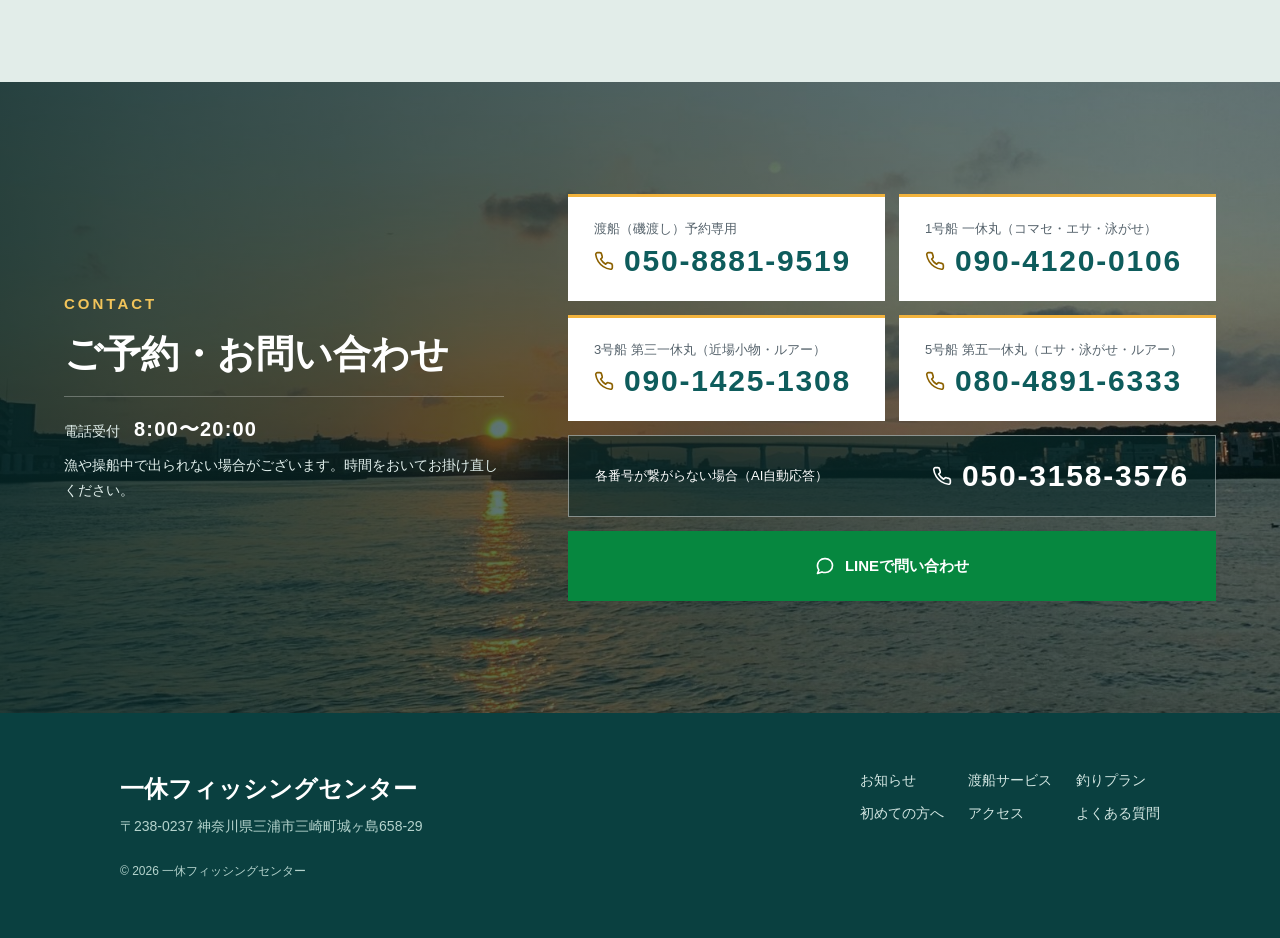
==== commit 749fb8c2: "独自ドメイン ikkyumaru.com に切り替え（CNAME・canonical・サイトマップ等を更新） Co-Authored-By: Claude Opus 5.5 <noreply@anth" ====
--- a/index.html
+++ b/index.html
@@ -8,15 +8,15 @@
 <meta name="format-detection" content="telephone=no">
 <title>一休丸｜城ヶ島（三浦市）の釣り船・渡船｜一休フィッシングセンター</title>
 <meta name="description" content="神奈川県三浦市・城ヶ島の釣り船・渡船（磯渡し）なら一休丸（一休フィッシングセンター）。創業50年以上、城ヶ島唯一の船宿。仕立て・乗合の船釣りと離れ磯への渡船。初心者・ご家族も手ぶらで楽しめます。">
-<link rel="canonical" href="https://ikkyumaru.github.io/">
+<link rel="canonical" href="https://ikkyumaru.com/">
 <meta name="theme-color" content="#0E5C5C">
 <meta property="og:type" content="website">
 <meta property="og:locale" content="ja_JP">
 <meta property="og:site_name" content="一休フィッシングセンター（一休丸）">
 <meta property="og:title" content="一休丸｜城ヶ島（三浦市）の釣り船・渡船｜一休フィッシングセンター">
 <meta property="og:description" content="神奈川県三浦市・城ヶ島の釣り船・渡船（磯渡し）なら一休丸（一休フィッシングセンター）。創業50年以上、城ヶ島唯一の船宿。仕立て・乗合の船釣りと離れ磯への渡船。初心者・ご家族も手ぶらで楽しめます。">
-<meta property="og:url" content="https://ikkyumaru.github.io/">
-<meta property="og:image" content="https://ikkyumaru.github.io/assets/og.jpg">
+<meta property="og:url" content="https://ikkyumaru.com/">
+<meta property="og:image" content="https://ikkyumaru.com/assets/og.jpg">
 <meta name="twitter:card" content="summary_large_image">
 <link rel="icon" href="assets/favicon.png" type="image/png">
 <link rel="apple-touch-icon" href="assets/apple-touch-icon.png">
@@ -24,7 +24,7 @@
 <link rel="preconnect" href="https://fonts.gstatic.com" crossorigin>
 <link rel="stylesheet" href="https://fonts.googleapis.com/css2?family=Shippori+Mincho+B1:wght@800&amp;family=Zen+Kaku+Gothic+New:wght@400;500;700&amp;family=Barlow+Condensed:wght@600&amp;display=swap">
 <link rel="stylesheet" href="style.css">
-<script type="application/ld+json">{"@context":"https://schema.org","@type":"LocalBusiness","@id":"https://ikkyumaru.github.io/#business","name":"一休フィッシングセンター","alternateName":["一休丸","一休フィッシングセンター 一休丸"],"description":"神奈川県三浦市・城ヶ島唯一の船宿。創業50年以上。仕立て・乗合の釣り船（遊漁船）と、城ヶ島周辺の離れ磯への渡船（磯渡し）。","url":"https://ikkyumaru.github.io/","logo":"https://ikkyumaru.github.io/assets/logo.png","image":["https://ikkyumaru.github.io/assets/og.jpg","https://ikkyumaru.github.io/assets/boat1.jpg","https://ikkyumaru.github.io/assets/shop.jpg"],"telephone":"+81-50-8881-9519","address":{"@type":"PostalAddress","postalCode":"238-0237","addressRegion":"神奈川県","addressLocality":"三浦市","streetAddress":"三崎町城ヶ島658-29","addressCountry":"JP"},"hasMap":"https://www.google.com/maps/search/?api=1&query=%E7%A5%9E%E5%A5%88%E5%B7%9D%E7%9C%8C%E4%B8%89%E6%B5%A6%E5%B8%82%E4%B8%89%E5%B4%8E%E7%94%BA%E5%9F%8E%E3%83%B6%E5%B3%B6658-29","areaServed":"城ヶ島・三浦半島","priceRange":"¥6,500〜","contactPoint":[{"@type":"ContactPoint","telephone":"+81-50-8881-9519","contactType":"reservations","name":"渡船予約","availableLanguage":"Japanese"},{"@type":"ContactPoint","telephone":"+81-90-4120-0106","contactType":"reservations","name":"1号船 一休丸","availableLanguage":"Japanese"},{"@type":"ContactPoint","telephone":"+81-90-1425-1308","contactType":"reservations","name":"3号船 第三一休丸","availableLanguage":"Japanese"},{"@type":"ContactPoint","telephone":"+81-80-4891-6333","contactType":"reservations","name":"5号船 第五一休丸","availableLanguage":"Japanese"}],"sameAs":["https://www.instagram.com/ikkyu_maru5419/","https://ikkyumaru.livedoor.blog/"]}</script>
+<script type="application/ld+json">{"@context":"https://schema.org","@type":"LocalBusiness","@id":"https://ikkyumaru.com/#business","name":"一休フィッシングセンター","alternateName":["一休丸","一休フィッシングセンター 一休丸"],"description":"神奈川県三浦市・城ヶ島唯一の船宿。創業50年以上。仕立て・乗合の釣り船（遊漁船）と、城ヶ島周辺の離れ磯への渡船（磯渡し）。","url":"https://ikkyumaru.com/","logo":"https://ikkyumaru.com/assets/logo.png","image":["https://ikkyumaru.com/assets/og.jpg","https://ikkyumaru.com/assets/boat1.jpg","https://ikkyumaru.com/assets/shop.jpg"],"telephone":"+81-50-8881-9519","address":{"@type":"PostalAddress","postalCode":"238-0237","addressRegion":"神奈川県","addressLocality":"三浦市","streetAddress":"三崎町城ヶ島658-29","addressCountry":"JP"},"hasMap":"https://www.google.com/maps/search/?api=1&query=%E7%A5%9E%E5%A5%88%E5%B7%9D%E7%9C%8C%E4%B8%89%E6%B5%A6%E5%B8%82%E4%B8%89%E5%B4%8E%E7%94%BA%E5%9F%8E%E3%83%B6%E5%B3%B6658-29","areaServed":"城ヶ島・三浦半島","priceRange":"¥6,500〜","contactPoint":[{"@type":"ContactPoint","telephone":"+81-50-8881-9519","contactType":"reservations","name":"渡船予約","availableLanguage":"Japanese"},{"@type":"ContactPoint","telephone":"+81-90-4120-0106","contactType":"reservations","name":"1号船 一休丸","availableLanguage":"Japanese"},{"@type":"ContactPoint","telephone":"+81-90-1425-1308","contactType":"reservations","name":"3号船 第三一休丸","availableLanguage":"Japanese"},{"@type":"ContactPoint","telephone":"+81-80-4891-6333","contactType":"reservations","name":"5号船 第五一休丸","availableLanguage":"Japanese"}],"sameAs":["https://www.instagram.com/ikkyu_maru5419/","https://ikkyumaru.livedoor.blog/"]}</script>
 <meta name="google-site-verification" content="qEmeEv4g80geshx6AwjAb5o-j_p1z4RbnP0hkLYirY0">
 </head>
 <body>
